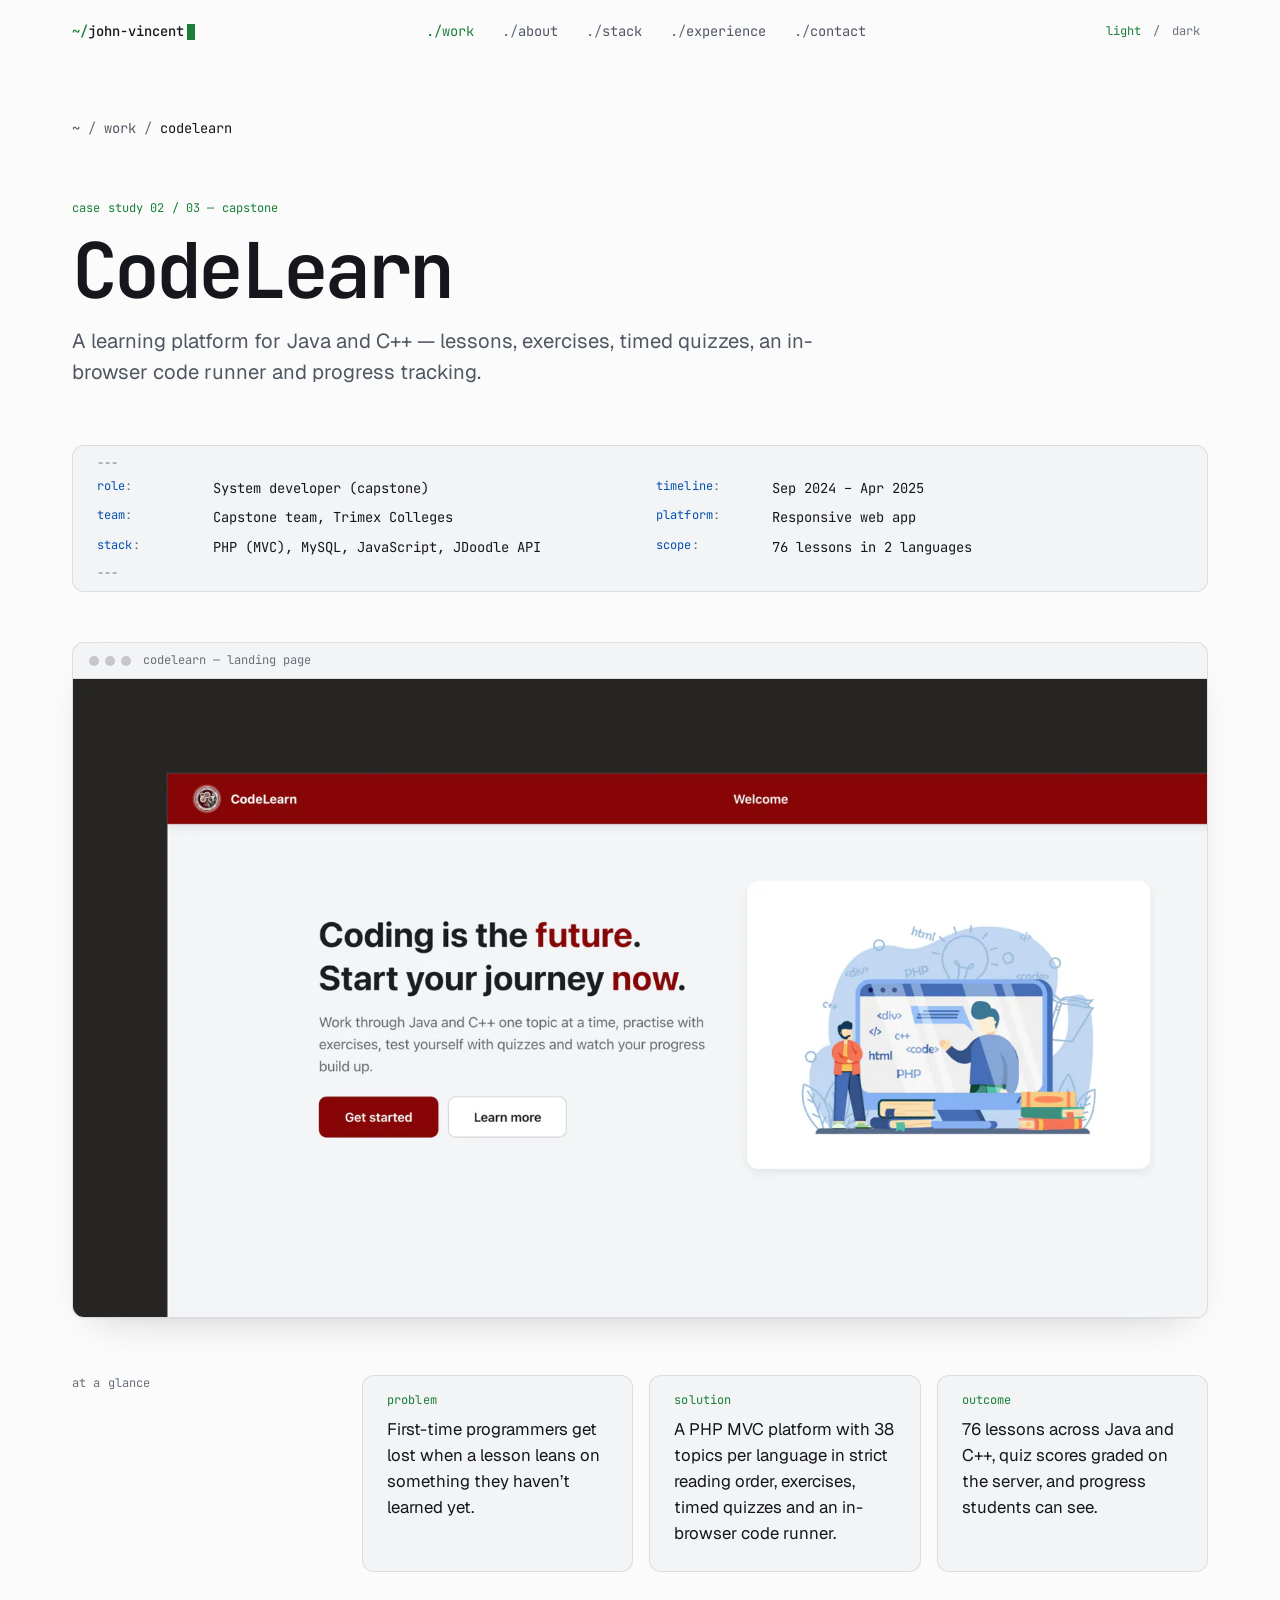
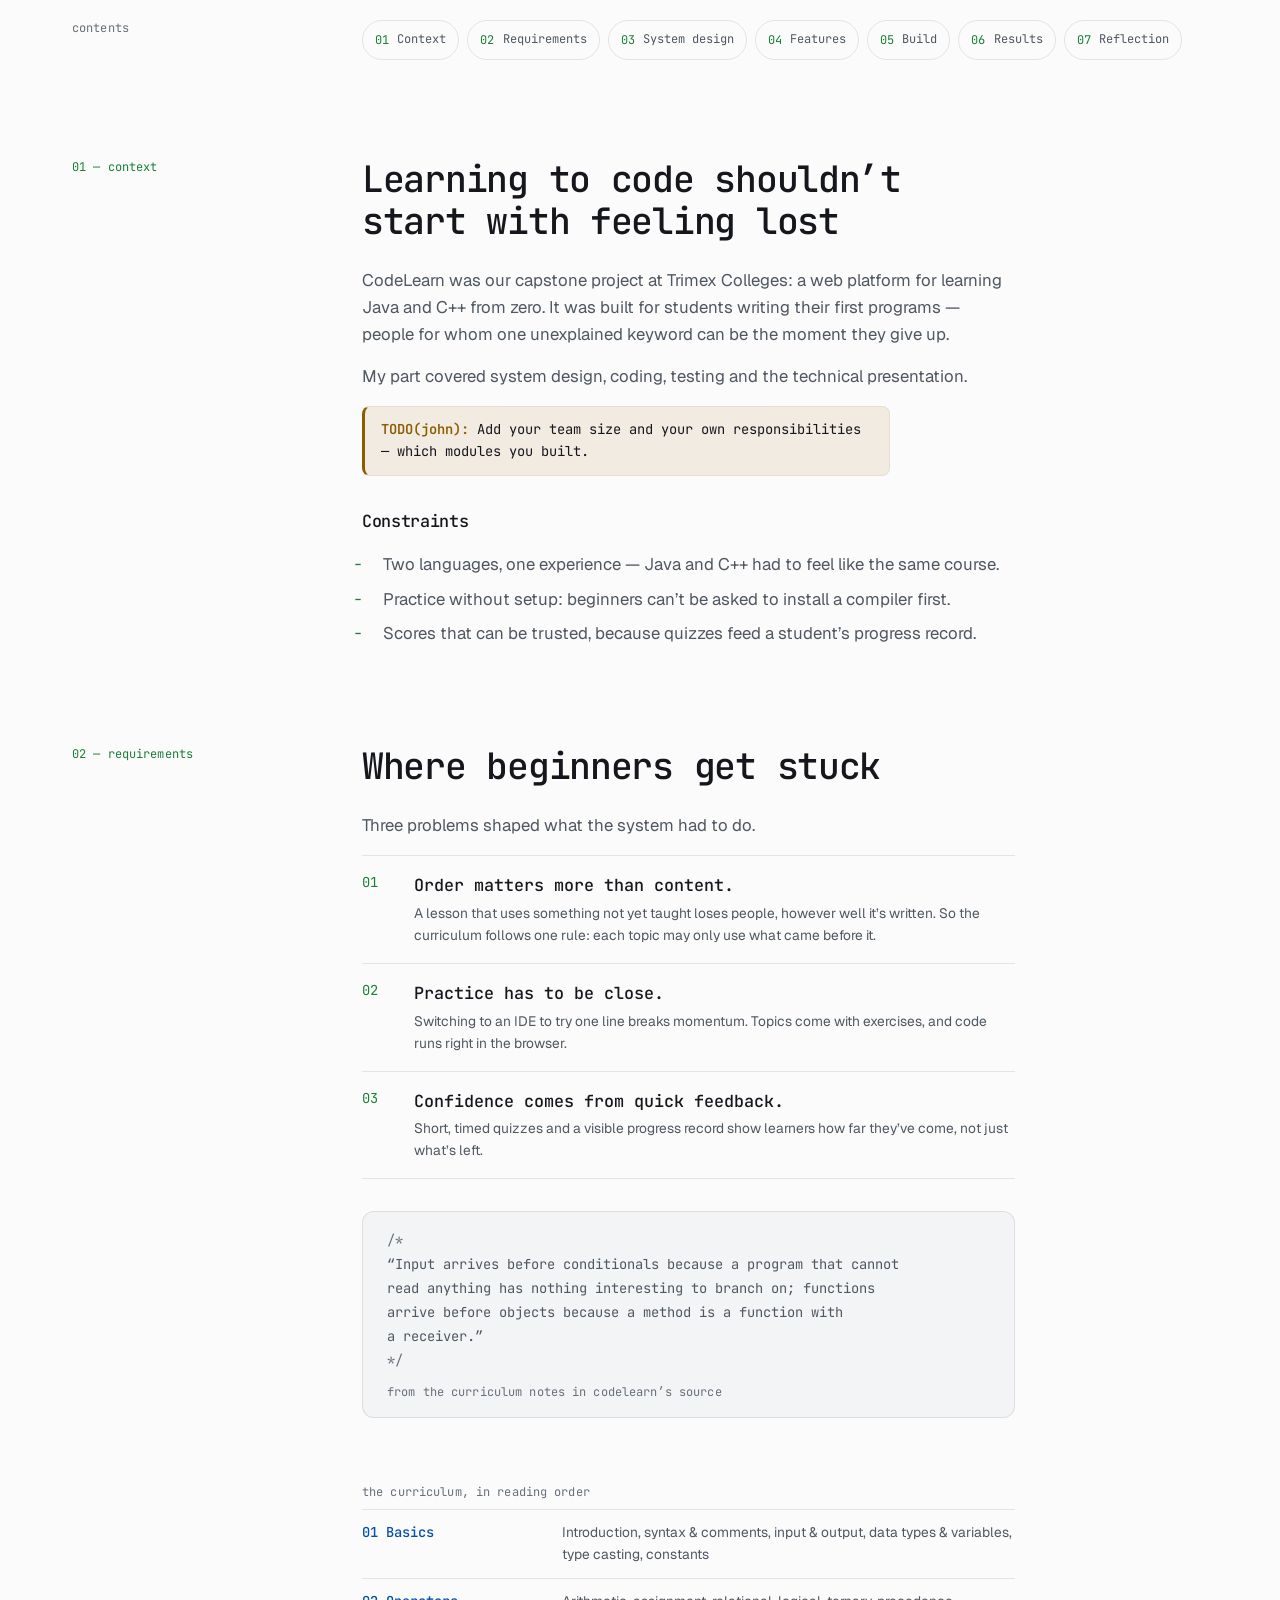
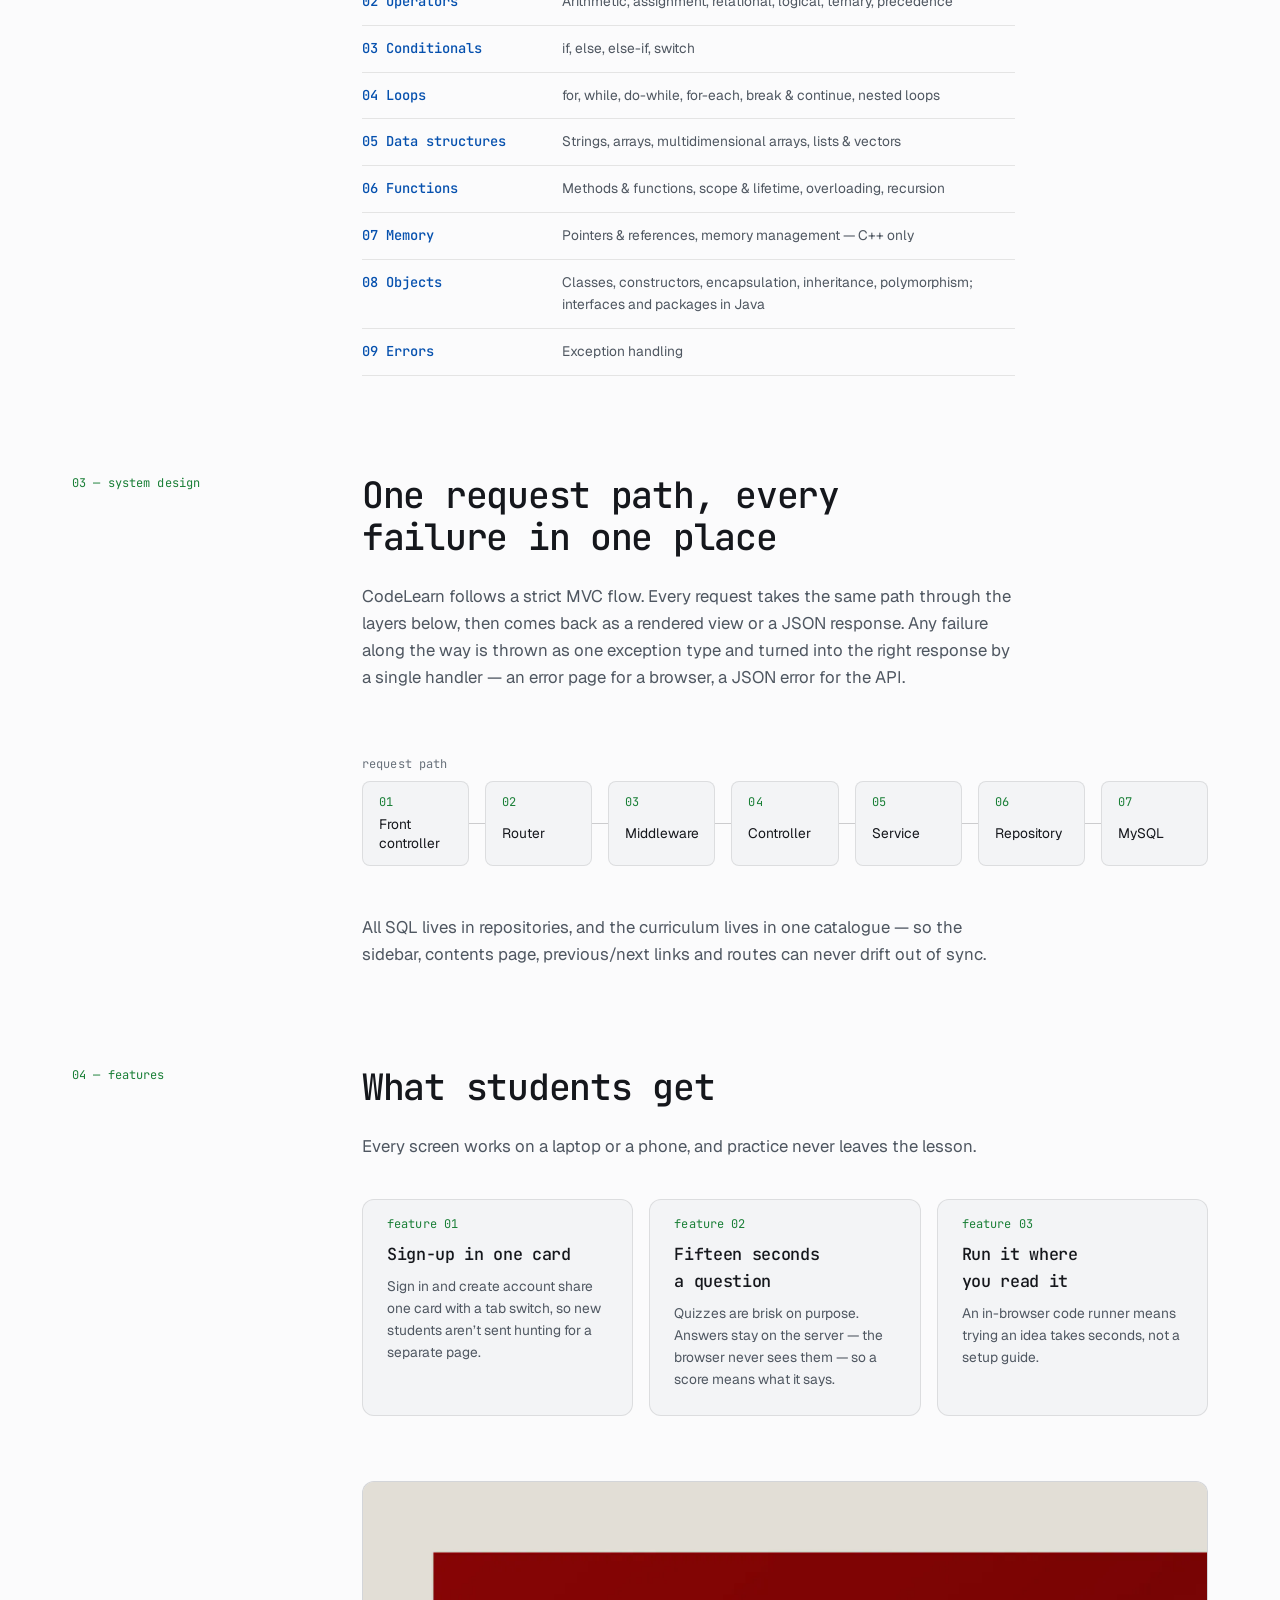
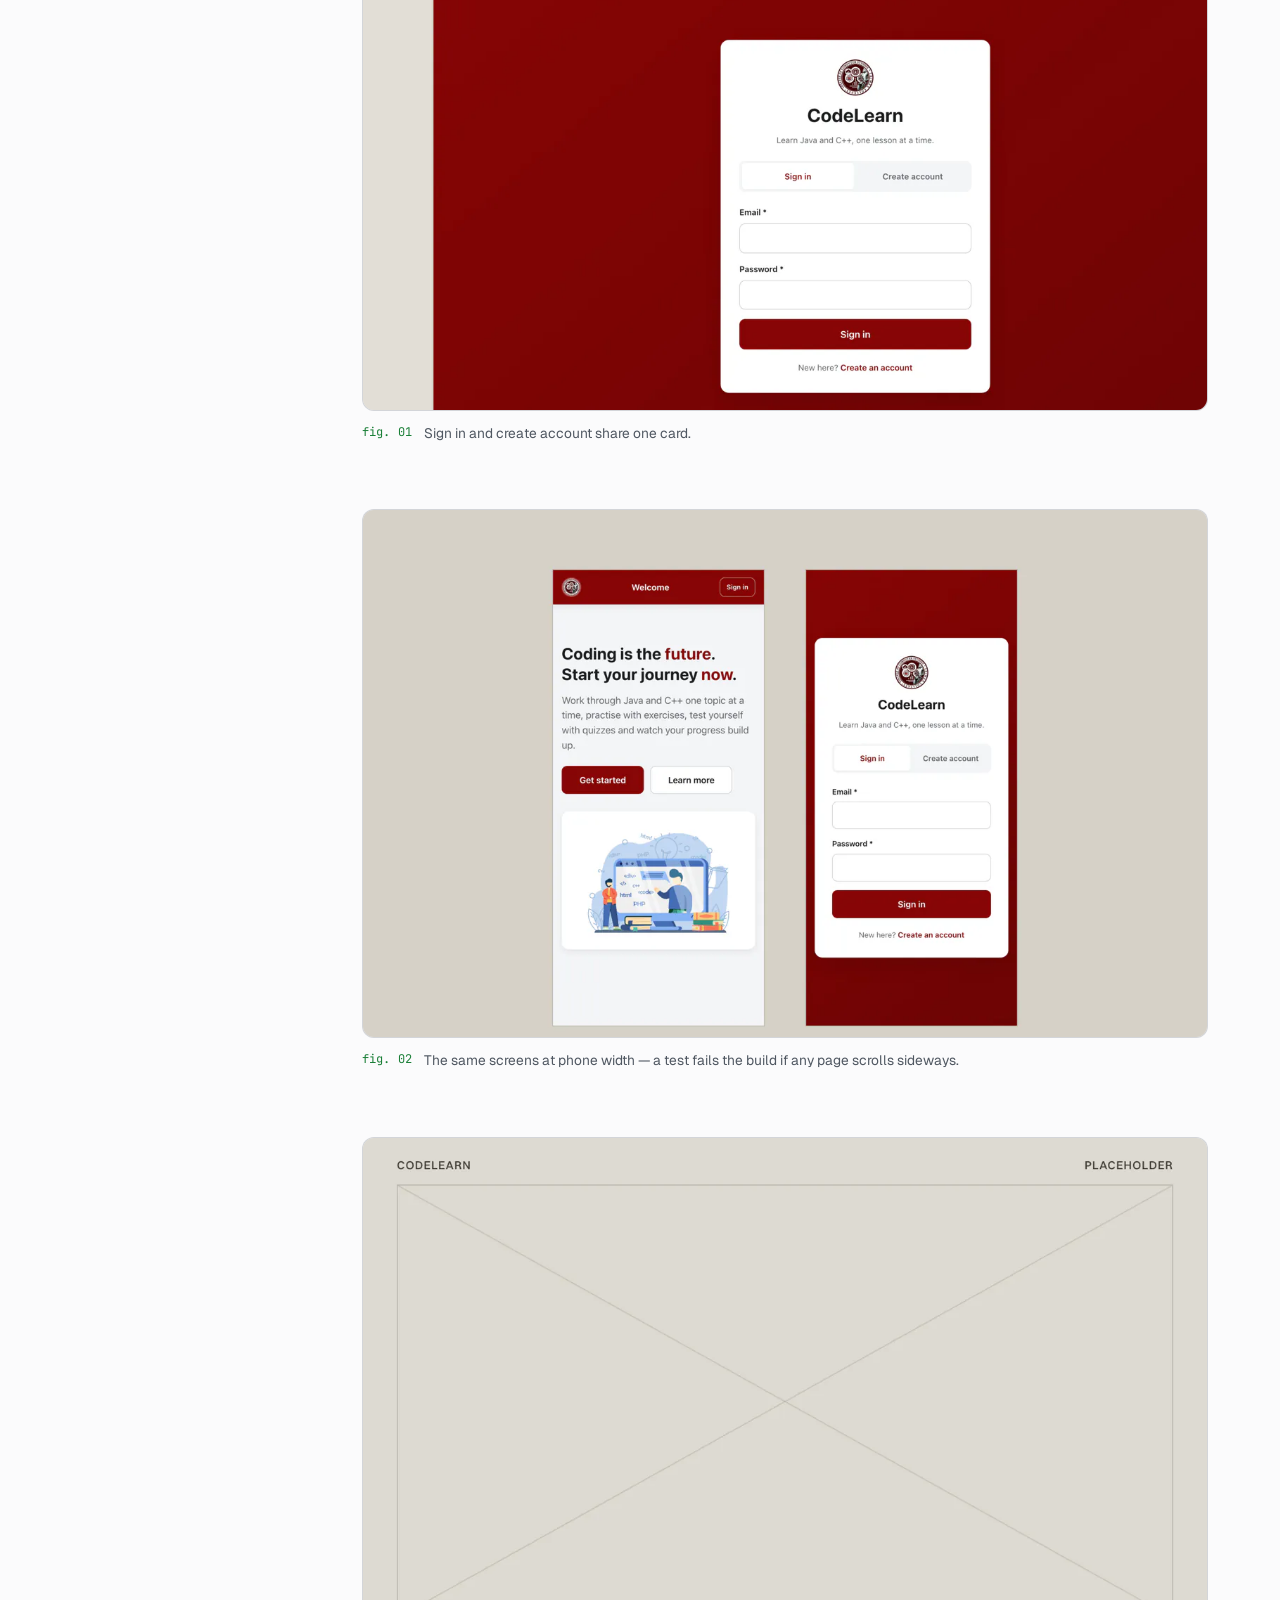
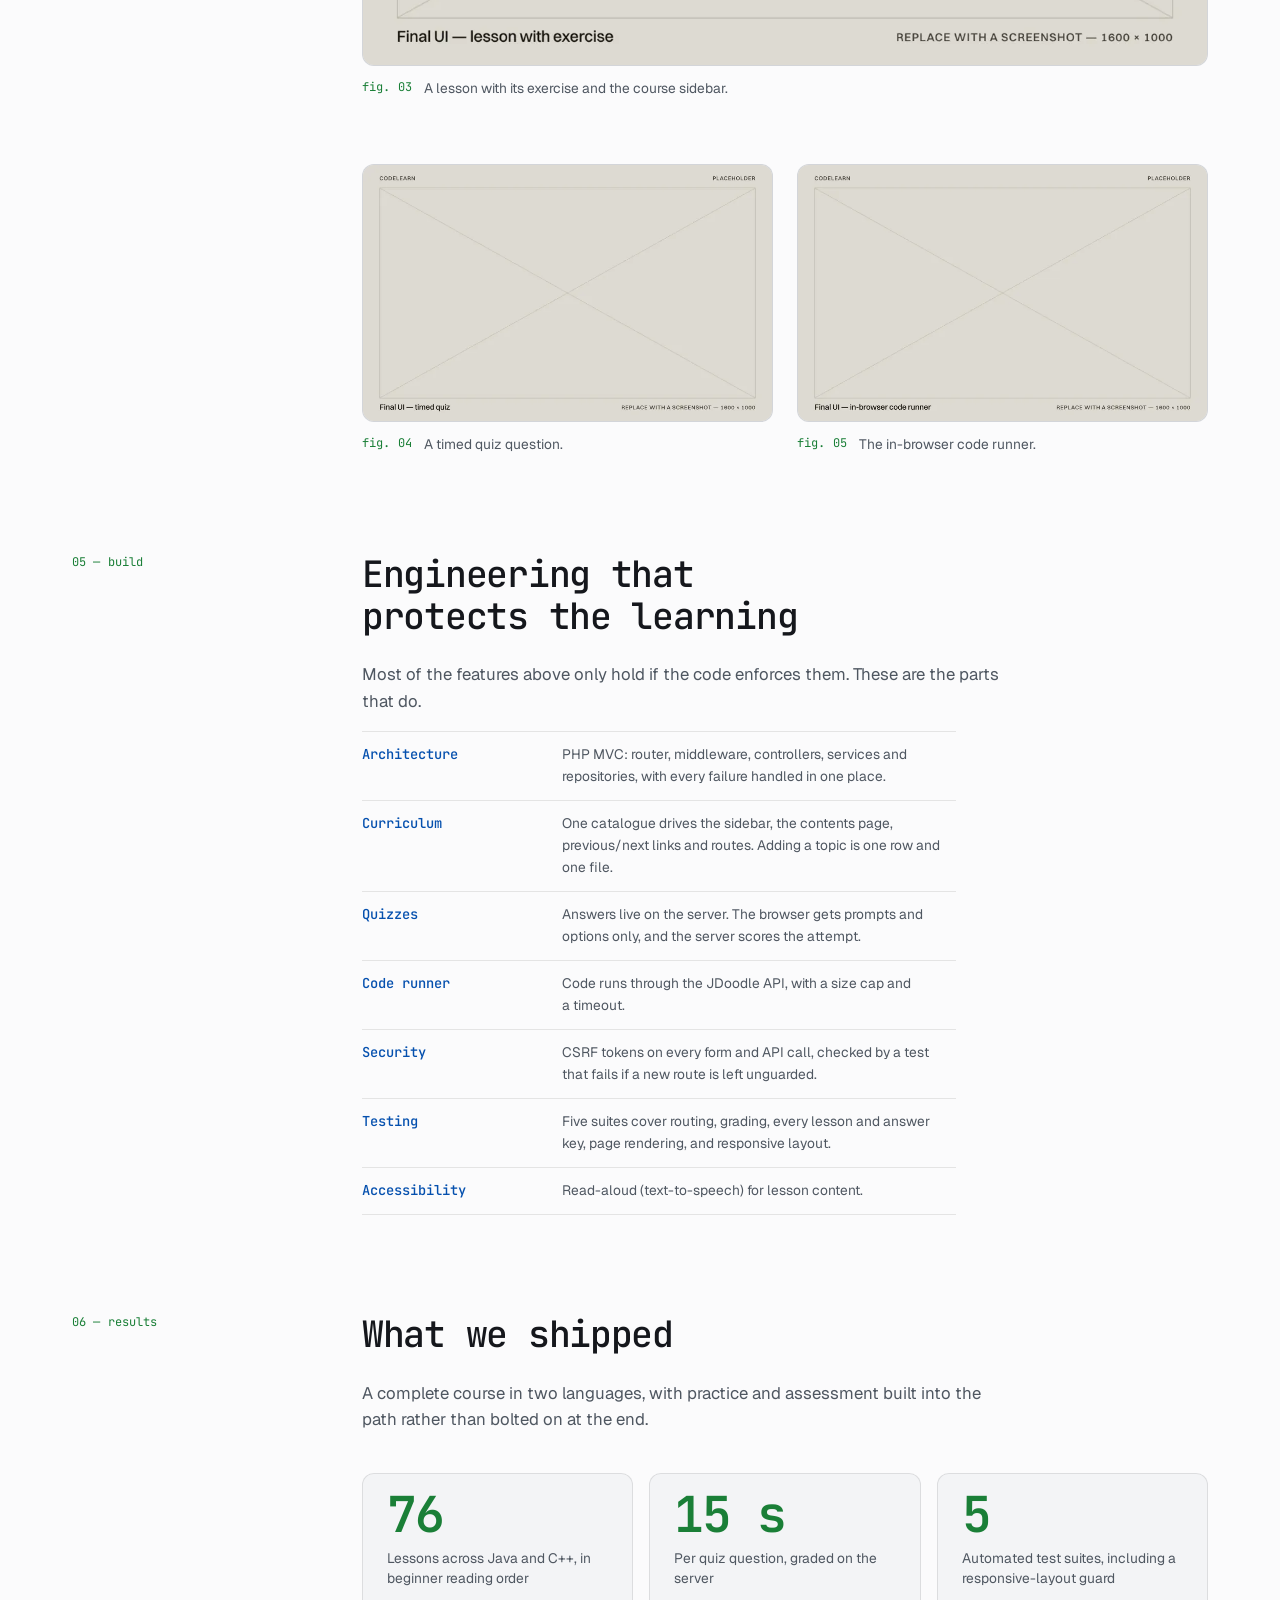
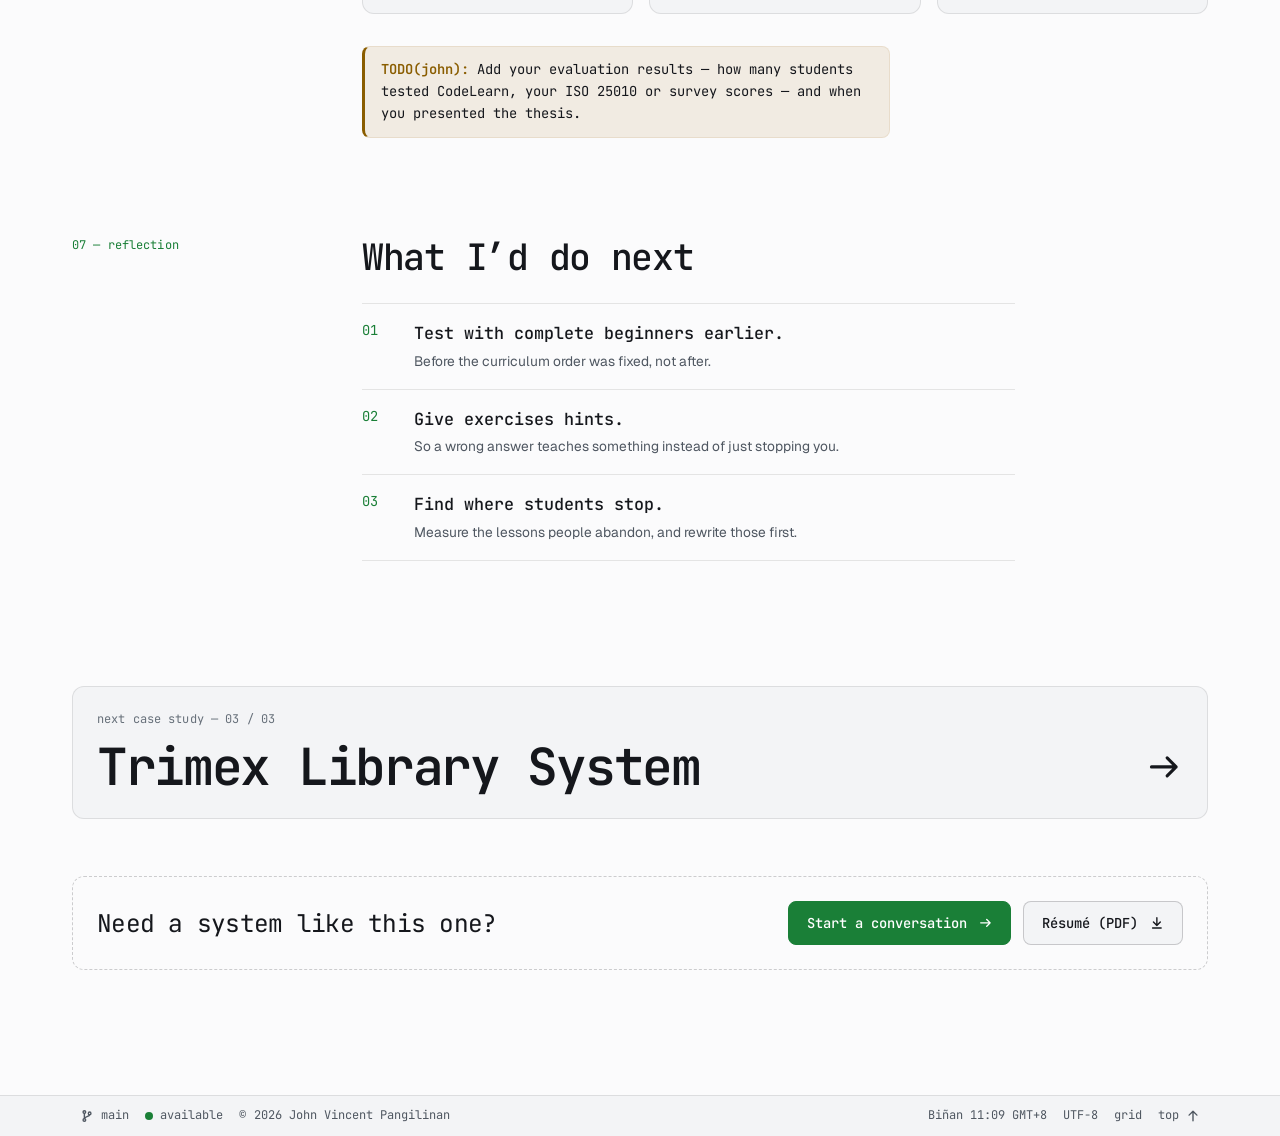
==== work/codelearn.html @ 8c1a853b "Add portfolio website files" ====
<!doctype html>
<html lang="en">
<head>
  <meta charset="utf-8">
  <meta name="viewport" content="width=device-width, initial-scale=1">
  <title>CodeLearn — Case study · John Vincent Pangilinan</title>
  <meta name="description" content="Case study: a PHP MVC learning platform for Java and C++, with 76 lessons, timed quizzes graded on the server, an in-browser code runner and progress tracking.">
  <link rel="canonical" href="https://portfolio-five-plum-34.vercel.app/work/codelearn.html">
  <meta property="og:type" content="article">
  <meta property="og:title" content="CodeLearn — Case study">
  <meta property="og:description" content="A PHP MVC learning platform for Java and C++.">
  <meta property="og:url" content="https://portfolio-five-plum-34.vercel.app/work/codelearn.html">
  <meta property="og:image" content="https://portfolio-five-plum-34.vercel.app/assets/img/work/codelearn/cover-1200.webp">
  <meta name="twitter:card" content="summary_large_image">
  <meta name="theme-color" content="#fbfbfc" media="(prefers-color-scheme: light)">
  <meta name="theme-color" content="#0b0d11" media="(prefers-color-scheme: dark)">
  <link rel="icon" href="../assets/favicon.svg" type="image/svg+xml">
  <link rel="apple-touch-icon" href="../assets/img/apple-touch-icon.png">
  <script>
    try {
      var t = localStorage.getItem('jvp-theme');
      if (t === 'light' || t === 'dark') document.documentElement.setAttribute('data-theme', t);
    } catch (e) {}
  </script>
  <link rel="preconnect" href="https://fonts.googleapis.com">
  <link rel="preconnect" href="https://fonts.gstatic.com" crossorigin>
  <link rel="stylesheet" href="https://fonts.googleapis.com/css2?family=Geist:wght@400;500;600&amp;family=JetBrains+Mono:wght@400;500;600&amp;display=swap">
  <link rel="stylesheet" href="../assets/css/main.css">
  <script src="../assets/js/main.js" defer></script>
</head>

<body id="top">
  <a class="skip-link" href="#main">Skip to content</a>

  <header class="site-header" data-header>
    <div class="wrap site-header__inner">
      <a class="brand" href="../index.html"><span class="brand__prompt" aria-hidden="true">~/</span>john-vincent<span class="visually-hidden"> Pangilinan — home</span><span class="brand__cursor" aria-hidden="true"></span></a>
      <nav class="site-nav" aria-label="Primary">
        <ul class="site-nav__list" role="list">
          <li><a class="is-current" href="../index.html#work"><span aria-hidden="true">./</span>work</a></li>
          <li><a href="../index.html#about"><span aria-hidden="true">./</span>about</a></li>
          <li><a href="../index.html#stack"><span aria-hidden="true">./</span>stack</a></li>
          <li><a href="../index.html#experience"><span aria-hidden="true">./</span>experience</a></li>
          <li><a href="../index.html#contact"><span aria-hidden="true">./</span>contact</a></li>
        </ul>
      </nav>
      <div class="header-tools">
        <div class="theme-switch" role="group" aria-label="Colour theme">
          <button type="button" data-theme-set="light" aria-pressed="false">light</button>
          <span aria-hidden="true">/</span>
          <button type="button" data-theme-set="dark" aria-pressed="false">dark</button>
        </div>
        <button class="menu-toggle" type="button" aria-expanded="false" aria-controls="mobile-menu" data-menu-toggle>
          <span class="menu-toggle__open">menu</span><span class="menu-toggle__close">close</span>
        </button>
      </div>
    </div>
  </header>

  <div class="mobile-menu" id="mobile-menu">
    <nav aria-label="Primary">
      <ol class="mobile-menu__list" role="list">
        <li style="--i: 0"><a href="../index.html#work"><span>01</span><span class="dot-slash" aria-hidden="true">./</span>work</a></li>
        <li style="--i: 1"><a href="../index.html#about"><span>02</span><span class="dot-slash" aria-hidden="true">./</span>about</a></li>
        <li style="--i: 2"><a href="../index.html#stack"><span>03</span><span class="dot-slash" aria-hidden="true">./</span>stack</a></li>
        <li style="--i: 3"><a href="../index.html#experience"><span>04</span><span class="dot-slash" aria-hidden="true">./</span>experience</a></li>
        <li style="--i: 4"><a href="../index.html#contact"><span>05</span><span class="dot-slash" aria-hidden="true">./</span>contact</a></li>
      </ol>
    </nav>
    <div class="mobile-menu__foot">
      <div class="theme-switch" role="group" aria-label="Colour theme">
        <button type="button" data-theme-set="light" aria-pressed="false">light</button>
        <span aria-hidden="true">/</span>
        <button type="button" data-theme-set="dark" aria-pressed="false">dark</button>
      </div>
      <div class="mobile-menu__links">
        <a href="mailto:johnvincentppangilinan@gmail.com">email</a>
        <a href="../assets/files/john-vincent-pangilinan-cv.pdf" download="John-Vincent-Pangilinan-CV.pdf">résumé.pdf</a>
        <a href="https://github.com/Vincentius8" target="_blank" rel="noopener">github<span class="visually-hidden"> (opens in a new tab)</span></a>
      </div>
    </div>
  </div>

  <main id="main">
    <article aria-labelledby="case-title">

      <header class="wrap">
        <div class="case-hero grid">
          <nav class="breadcrumb" aria-label="Breadcrumb">
            <ol role="list">
              <li><a href="../index.html"><span aria-hidden="true">~</span><span class="visually-hidden">Home</span></a></li>
              <li><a href="../index.html#work">work</a></li>
              <li><span aria-current="page">codelearn</span></li>
            </ol>
          </nav>
          <p class="case-hero__label label" data-intro style="--i: 0">Case study 02 / 03 — Capstone</p>
          <h1 class="case-hero__title" id="case-title" data-intro style="--i: 1">CodeLearn</h1>
          <p class="case-hero__deck lead" data-intro style="--i: 2">A learning platform for Java and C++ — lessons, exercises, timed quizzes, an in-browser code runner and progress tracking.</p>
          <dl class="frontmatter" data-intro style="--i: 3">
            <div><dt class="label">Role</dt><dd>System developer (capstone)</dd></div>
            <div><dt class="label">Timeline</dt><dd>Sep 2024 – Apr 2025</dd></div>
            <div><dt class="label">Team</dt><dd>Capstone team, Trimex Colleges</dd></div>
            <div><dt class="label">Platform</dt><dd>Responsive web app</dd></div>
            <div><dt class="label">Stack</dt><dd>PHP (MVC), MySQL, JavaScript, JDoodle API</dd></div>
            <div><dt class="label">Scope</dt><dd>76 lessons in 2 languages</dd></div>
          </dl>
        </div>
      </header>

      <figure class="case-cover wrap" data-intro style="--i: 4">
        <div class="window">
          <div class="window__bar" aria-hidden="true"><span class="window__dots"><i></i><i></i><i></i></span><span class="window__title">codelearn — landing page</span></div>
          <div class="case-cover__frame">
          <img src="../assets/img/work/codelearn/cover-1600.webp"
               srcset="../assets/img/work/codelearn/cover-800.webp 800w, ../assets/img/work/codelearn/cover-1200.webp 1200w, ../assets/img/work/codelearn/cover-1600.webp 1600w, ../assets/img/work/codelearn/cover-2400.webp 2400w"
               sizes="(min-width: 105em) 1570px, 94vw"
               width="1600" height="1000" fetchpriority="high" decoding="async"
               alt="CodeLearn landing page: the headline “Coding is the future. Start your journey now.” with Get started and Learn more buttons beside an illustration of two people at a large screen.">
        </div>
        </div>
      </figure>

      <div class="wrap">
        <section class="glance grid" aria-labelledby="glance-title" data-reveal>
          <h2 class="rail label" id="glance-title">At a glance</h2>
          <dl class="glance__items content">
            <div>
              <dt class="label">Problem</dt>
              <dd>First-time programmers get lost when a lesson leans on something they haven’t learned yet.</dd>
            </div>
            <div>
              <dt class="label">Solution</dt>
              <dd>A PHP MVC platform with 38 topics per language in strict reading order, exercises, timed quizzes and an in-browser code runner.</dd>
            </div>
            <div>
              <dt class="label">Outcome</dt>
              <dd>76 lessons across Java and C++, quiz scores graded on the server, and progress students can see.</dd>
            </div>
          </dl>
        </section>

        <nav class="toc grid" aria-label="Contents" data-reveal>
          <p class="rail label">Contents</p>
          <ol class="content" role="list">
            <li><a href="#context"><span class="label">01</span>Context</a></li>
            <li><a href="#requirements"><span class="label">02</span>Requirements</a></li>
            <li><a href="#system-design"><span class="label">03</span>System design</a></li>
            <li><a href="#features"><span class="label">04</span>Features</a></li>
            <li><a href="#build"><span class="label">05</span>Build</a></li>
            <li><a href="#results"><span class="label">06</span>Results</a></li>
            <li><a href="#reflection"><span class="label">07</span>Reflection</a></li>
          </ol>
        </nav>
      </div>

      <section class="case-section" id="context" aria-labelledby="context-title">
        <div class="wrap case-section__grid grid">
          <p class="case-section__rail rail label">01 — Context</p>
          <div class="case-body content content--narrow" data-reveal>
            <h2 id="context-title">Learning to code shouldn’t start with feeling lost</h2>
            <p>CodeLearn was our capstone project at Trimex Colleges: a web platform for learning Java and C++ from zero. It was built for students writing their first programs — people for whom one unexplained keyword can be the moment they give up.</p>
            <p>My part covered system design, coding, testing and the technical presentation.</p>
            <p class="todo"><span class="todo__tag">TODO(john):</span>Add your team size and your own responsibilities — which modules you built.</p>
            <h3>Constraints</h3>
            <ul>
              <li>Two languages, one experience — Java and C++ had to feel like the same course.</li>
              <li>Practice without setup: beginners can’t be asked to install a compiler first.</li>
              <li>Scores that can be trusted, because quizzes feed a student’s progress record.</li>
            </ul>
          </div>
        </div>
      </section>

      <section class="case-section" id="requirements" aria-labelledby="requirements-title">
        <div class="wrap case-section__grid grid">
          <p class="case-section__rail rail label">02 — Requirements</p>
          <div class="case-body content content--narrow" data-reveal>
            <h2 id="requirements-title">Where beginners get stuck</h2>
            <p>Three problems shaped what the system had to do.</p>
            <ol class="insights" role="list">
              <li><p><strong>Order matters more than content.</strong><span>A lesson that uses something not yet taught loses people, however well it’s written. So the curriculum follows one rule: each topic may only use what came before it.</span></p></li>
              <li><p><strong>Practice has to be close.</strong><span>Switching to an IDE to try one line breaks momentum. Topics come with exercises, and code runs right in the browser.</span></p></li>
              <li><p><strong>Confidence comes from quick feedback.</strong><span>Short, timed quizzes and a visible progress record show learners how far they’ve come, not just what’s left.</span></p></li>
            </ol>
            <figure class="case-quote">
              <blockquote><p>“Input arrives before conditionals because a program that cannot read anything has nothing interesting to branch on; functions arrive before objects because a method is a function with a receiver.”</p></blockquote>
              <figcaption class="label">From the curriculum notes in CodeLearn’s source</figcaption>
            </figure>
          </div>
          <div class="case-diagram content content--narrow" data-reveal>
            <p class="flow__actor label">The curriculum, in reading order</p>
            <ol class="stack" role="list">
              <li><strong>01 Basics</strong><span>Introduction, syntax &amp; comments, input &amp; output, data types &amp; variables, type casting, constants</span></li>
              <li><strong>02 Operators</strong><span>Arithmetic, assignment, relational, logical, ternary, precedence</span></li>
              <li><strong>03 Conditionals</strong><span>if, else, else-if, switch</span></li>
              <li><strong>04 Loops</strong><span>for, while, do-while, for-each, break &amp; continue, nested loops</span></li>
              <li><strong>05 Data structures</strong><span>Strings, arrays, multidimensional arrays, lists &amp; vectors</span></li>
              <li><strong>06 Functions</strong><span>Methods &amp; functions, scope &amp; lifetime, overloading, recursion</span></li>
              <li><strong>07 Memory</strong><span>Pointers &amp; references, memory management — C++ only</span></li>
              <li><strong>08 Objects</strong><span>Classes, constructors, encapsulation, inheritance, polymorphism; interfaces and packages in Java</span></li>
              <li><strong>09 Errors</strong><span>Exception handling</span></li>
            </ol>
          </div>
        </div>
      </section>

      <section class="case-section" id="system-design" aria-labelledby="system-design-title">
        <div class="wrap case-section__grid grid">
          <p class="case-section__rail rail label">03 — System design</p>
          <div class="case-body content content--narrow" data-reveal>
            <h2 id="system-design-title">One request path, every failure in one place</h2>
            <p>CodeLearn follows a strict MVC flow. Every request takes the same path through the layers below, then comes back as a rendered view or a JSON response. Any failure along the way is thrown as one exception type and turned into the right response by a single handler — an error page for a browser, a JSON error for the API.</p>
          </div>
          <div class="case-diagram content" data-reveal>
            <div class="flow-group">
              <p class="flow__actor label">Request path</p>
              <ol class="flow" role="list" style="--steps: 7">
                <li><span class="label">01</span>Front controller</li>
                <li><span class="label">02</span>Router</li>
                <li><span class="label">03</span>Middleware</li>
                <li><span class="label">04</span>Controller</li>
                <li><span class="label">05</span>Service</li>
                <li><span class="label">06</span>Repository</li>
                <li><span class="label">07</span>MySQL</li>
              </ol>
            </div>
          </div>
          <div class="case-body content content--narrow" data-reveal>
            <p>All SQL lives in repositories, and the curriculum lives in one catalogue — so the sidebar, contents page, previous/next links and routes can never drift out of sync.</p>
          </div>
        </div>
      </section>

      <section class="case-section" id="features" aria-labelledby="features-title">
        <div class="wrap case-section__grid grid">
          <p class="case-section__rail rail label">04 — Features</p>
          <div class="case-body content content--narrow" data-reveal>
            <h2 id="features-title">What students get</h2>
            <p>Every screen works on a laptop or a phone, and practice never leaves the lesson.</p>
          </div>
          <div class="decisions content" data-reveal>
            <div class="decision">
              <p class="label">Feature 01</p>
              <h3>Sign-up in one card</h3>
              <p>Sign in and create account share one card with a tab switch, so new students aren’t sent hunting for a separate page.</p>
            </div>
            <div class="decision">
              <p class="label">Feature 02</p>
              <h3>Fifteen seconds a question</h3>
              <p>Quizzes are brisk on purpose. Answers stay on the server — the browser never sees them — so a score means what it says.</p>
            </div>
            <div class="decision">
              <p class="label">Feature 03</p>
              <h3>Run it where you read it</h3>
              <p>An in-browser code runner means trying an idea takes seconds, not a setup guide.</p>
            </div>
          </div>
          <figure class="figure content" data-reveal>
            <div class="figure__frame">
              <img src="../assets/img/work/codelearn/signin-1600.webp"
                   srcset="../assets/img/work/codelearn/signin-800.webp 800w, ../assets/img/work/codelearn/signin-1200.webp 1200w, ../assets/img/work/codelearn/signin-1600.webp 1600w, ../assets/img/work/codelearn/signin-2400.webp 2400w"
                   sizes="(min-width: 105em) 1180px, (min-width: 48em) 72vw, 92vw"
                   width="1600" height="1000" loading="lazy" decoding="async"
                   alt="CodeLearn sign-in screen: a white card on a deep red background with the college seal, the line “Learn Java and C++, one lesson at a time.”, Sign in and Create account tabs, and email and password fields.">
            </div>
            <figcaption><span class="label">Fig. 01</span>Sign in and create account share one card.</figcaption>
          </figure>
          <figure class="figure content" data-reveal>
            <div class="figure__frame">
              <img src="../assets/img/work/codelearn/mobile-1600.webp"
                   srcset="../assets/img/work/codelearn/mobile-800.webp 800w, ../assets/img/work/codelearn/mobile-1200.webp 1200w, ../assets/img/work/codelearn/mobile-1600.webp 1600w, ../assets/img/work/codelearn/mobile-2400.webp 2400w"
                   sizes="(min-width: 105em) 1180px, (min-width: 48em) 72vw, 92vw"
                   width="1600" height="1000" loading="lazy" decoding="async"
                   alt="CodeLearn on a phone: the landing page and the sign-in screen side by side, each reflowed into a single column.">
            </div>
            <figcaption><span class="label">Fig. 02</span>The same screens at phone width — a test fails the build if any page scrolls sideways.</figcaption>
          </figure>
          <figure class="figure content" data-reveal>
            <div class="figure__frame">
              <img src="../assets/img/work/codelearn/lesson-1200.webp"
                   srcset="../assets/img/work/codelearn/lesson-800.webp 800w, ../assets/img/work/codelearn/lesson-1200.webp 1200w, ../assets/img/work/codelearn/lesson-1600.webp 1600w"
                   sizes="(min-width: 105em) 1180px, (min-width: 48em) 72vw, 92vw"
                   width="1600" height="1000" loading="lazy" decoding="async"
                   alt="A lesson page with its exercise and the course sidebar (placeholder).">
            </div>
            <figcaption><span class="label">Fig. 03</span>A lesson with its exercise and the course sidebar.</figcaption>
          </figure>
          <div class="figure-pair figures content" data-reveal>
            <figure class="figure">
              <div class="figure__frame">
                <img src="../assets/img/work/codelearn/quiz-1200.webp"
                     srcset="../assets/img/work/codelearn/quiz-800.webp 800w, ../assets/img/work/codelearn/quiz-1200.webp 1200w, ../assets/img/work/codelearn/quiz-1600.webp 1600w"
                     sizes="(min-width: 105em) 580px, (min-width: 48em) 36vw, 92vw"
                     width="1600" height="1000" loading="lazy" decoding="async"
                     alt="A timed quiz question with its countdown (placeholder).">
              </div>
              <figcaption><span class="label">Fig. 04</span>A timed quiz question.</figcaption>
            </figure>
            <figure class="figure">
              <div class="figure__frame">
                <img src="../assets/img/work/codelearn/runner-1200.webp"
                     srcset="../assets/img/work/codelearn/runner-800.webp 800w, ../assets/img/work/codelearn/runner-1200.webp 1200w, ../assets/img/work/codelearn/runner-1600.webp 1600w"
                     sizes="(min-width: 105em) 580px, (min-width: 48em) 36vw, 92vw"
                     width="1600" height="1000" loading="lazy" decoding="async"
                     alt="The in-browser code runner with code and its output (placeholder).">
              </div>
              <figcaption><span class="label">Fig. 05</span>The in-browser code runner.</figcaption>
            </figure>
          </div>
        </div>
      </section>

      <section class="case-section" id="build" aria-labelledby="build-title">
        <div class="wrap case-section__grid grid">
          <p class="case-section__rail rail label">05 — Build</p>
          <div class="case-body content content--narrow" data-reveal>
            <h2 id="build-title">Engineering that protects the learning</h2>
            <p>Most of the features above only hold if the code enforces them. These are the parts that do.</p>
            <ul class="stack" role="list">
              <li><strong>Architecture</strong><span>PHP MVC: router, middleware, controllers, services and repositories, with every failure handled in one place.</span></li>
              <li><strong>Curriculum</strong><span>One catalogue drives the sidebar, the contents page, previous/next links and routes. Adding a topic is one row and one file.</span></li>
              <li><strong>Quizzes</strong><span>Answers live on the server. The browser gets prompts and options only, and the server scores the attempt.</span></li>
              <li><strong>Code runner</strong><span>Code runs through the JDoodle API, with a size cap and a timeout.</span></li>
              <li><strong>Security</strong><span>CSRF tokens on every form and API call, checked by a test that fails if a new route is left unguarded.</span></li>
              <li><strong>Testing</strong><span>Five suites cover routing, grading, every lesson and answer key, page rendering, and responsive layout.</span></li>
              <li><strong>Accessibility</strong><span>Read-aloud (text-to-speech) for lesson content.</span></li>
            </ul>
          </div>
        </div>
      </section>

      <section class="case-section" id="results" aria-labelledby="results-title">
        <div class="wrap case-section__grid grid">
          <p class="case-section__rail rail label">06 — Results</p>
          <div class="case-body content content--narrow" data-reveal>
            <h2 id="results-title">What we shipped</h2>
            <p>A complete course in two languages, with practice and assessment built into the path rather than bolted on at the end.</p>
          </div>
          <dl class="metrics content" data-reveal>
            <div class="metric"><dt>Lessons across Java and C++, in beginner reading order</dt><dd>76</dd></div>
            <div class="metric"><dt>Per quiz question, graded on the server</dt><dd>15 s</dd></div>
            <div class="metric"><dt>Automated test suites, including a responsive-layout guard</dt><dd>5</dd></div>
          </dl>
          <div class="case-body content content--narrow" data-reveal>
            <p class="todo"><span class="todo__tag">TODO(john):</span>Add your evaluation results — how many students tested CodeLearn, your ISO 25010 or survey scores — and when you presented the thesis.</p>
          </div>
        </div>
      </section>

      <section class="case-section" id="reflection" aria-labelledby="reflection-title">
        <div class="wrap case-section__grid grid">
          <p class="case-section__rail rail label">07 — Reflection</p>
          <div class="case-body content content--narrow" data-reveal>
            <h2 id="reflection-title">What I’d do next</h2>
            <ol class="insights" role="list">
              <li><p><strong>Test with complete beginners earlier.</strong><span>Before the curriculum order was fixed, not after.</span></p></li>
              <li><p><strong>Give exercises hints.</strong><span>So a wrong answer teaches something instead of just stopping you.</span></p></li>
              <li><p><strong>Find where students stop.</strong><span>Measure the lessons people abandon, and rewrite those first.</span></p></li>
            </ol>
          </div>
        </div>
      </section>

      <nav class="case-next wrap" aria-label="Next case study">
        <a class="case-next__link" href="trimex-library.html">
          <span class="label">Next case study — 03 / 03</span>
          <span class="case-next__title">Trimex Library System
            <svg class="icon" viewBox="0 0 16 16" aria-hidden="true"><path d="M2 8h11M9 4l4 4-4 4"/></svg>
          </span>
        </a>
      </nav>
    </article>

    <section class="wrap" aria-label="Contact">
      <div class="cta-band grid">
        <p class="cta-band__text">Need a system like this one?</p>
        <div class="cta-band__actions">
          <a class="btn btn--solid" href="mailto:johnvincentppangilinan@gmail.com?subject=Project%20inquiry">Start a conversation
            <svg class="icon icon--right" viewBox="0 0 16 16" aria-hidden="true"><path d="M2 8h11M9 4l4 4-4 4"/></svg>
          </a>
          <a class="btn btn--line" href="../assets/files/john-vincent-pangilinan-cv.pdf" download="John-Vincent-Pangilinan-CV.pdf">Résumé (PDF)
            <svg class="icon icon--down" viewBox="0 0 16 16" aria-hidden="true"><path d="M8 2v9M4 7l4 4 4-4M3 14h10"/></svg>
          </a>
        </div>
      </div>
    </section>
  </main>

  <footer class="site-footer statusbar">
    <div class="wrap statusbar__inner">
      <div class="statusbar__group">
        <span class="sb-item"><svg class="icon" viewBox="0 0 16 16" aria-hidden="true"><circle cx="5" cy="3.5" r="1.5"/><circle cx="5" cy="12.5" r="1.5"/><circle cx="11" cy="5" r="1.5"/><path d="M5 5v6M11 6.5c0 2.5-6 2-6 4.5"/></svg>main</span>
        <span class="sb-item"><span class="pulse" aria-hidden="true"></span>available</span>
        <span class="sb-item">© <span data-year>2026</span> John Vincent Pangilinan</span>
      </div>
      <div class="statusbar__group">
        <span class="sb-item">Biñan <span data-clock data-tz="Asia/Manila" data-suffix="GMT+8">GMT+8</span></span>
        <span class="sb-item">UTF-8</span>
        <button class="sb-item grid-toggle" type="button" aria-pressed="false" data-grid-toggle>grid</button>
        <a class="sb-item" href="#top">top
          <svg class="icon" viewBox="0 0 16 16" aria-hidden="true"><path d="M8 13.5v-11M3.5 7L8 2.5 12.5 7"/></svg>
        </a>
      </div>
    </div>
  </footer>
</body>
</html>
---- assets/css/main.css ----
:root {
  
  --bg: #fbfbfc;
  --bg-2: #f3f4f6;
  --bg-3: #e9ebef;
  --fg: #15171c;
  --fg-2: #4f5761;
  --fg-3: #67707a;
  --line: rgb(21 23 28 / 0.1);
  --line-strong: rgb(21 23 28 / 0.2);
  --accent: #1a7f37;
  --accent-soft: rgb(26 127 55 / 0.1);
  --on-accent: #ffffff;
  --yellow: #8a5d00;
  --yellow-soft: rgb(154 103 0 / 0.1);
  --syn-key: #cf222e;
  --syn-str: #0a3069;
  --syn-fn: #8250df;
  --syn-prop: #0550ae;
  --syn-num: #0550ae;
  --syn-com: #5f6871;
  --dot: rgb(21 23 28 / 0.09);
  --shadow: 0 1px 0 rgb(21 23 28 / 0.03), 0 18px 40px -24px rgb(21 23 28 / 0.25);
  --grid-tint: rgb(26 127 55 / 0.07);
  --portrait-filter: grayscale(1) contrast(1.05);
  color-scheme: light;

  
  --font-sans: "Geist", ui-sans-serif, system-ui, -apple-system, "Segoe UI", sans-serif;
  --font-mono: "JetBrains Mono", ui-monospace, "SF Mono", Menlo, Consolas, monospace;

  
  --fs-xs: 0.75rem;
  --fs-sm: clamp(0.8125rem, 0.794rem + 0.081vw, 0.875rem);
  --fs-base: clamp(1rem, 0.982rem + 0.081vw, 1.0625rem);
  --fs-lg: clamp(1.125rem, 1.071rem + 0.242vw, 1.3125rem);
  --fs-xl: clamp(1.25rem, 1.141rem + 0.484vw, 1.625rem);
  --fs-2xl: clamp(1.625rem, 1.371rem + 1.129vw, 2.5rem);
  --fs-3xl: clamp(2.25rem, 1.597rem + 2.903vw, 4.5rem);

  
  --s-1: 0.25rem;
  --s-2: 0.5rem;
  --s-3: 0.75rem;
  --s-4: 1rem;
  --s-5: 1.5rem;
  --s-6: 2rem;
  --s-7: 3rem;
  --s-8: 4rem;
  --section-gap: clamp(4.5rem, 3rem + 6vw, 9rem);

  
  --r-sm: 4px;
  --r: 8px;
  --r-lg: 12px;

  
  --cols: 4;
  --gutter: 1rem;
  --margin: 1.25rem;
  --max: 76rem;
  --header-h: 3.5rem;

  
  --ease: cubic-bezier(0.2, 0.7, 0.1, 1);
  --dur-1: 150ms;
  --dur-2: 260ms;
  --dur-3: 800ms;
}

@media (prefers-color-scheme: dark) {
  :root:not([data-theme="light"]) {
    
    --bg: #0b0d11;
    --bg-2: #11141a;
    --bg-3: #181c23;
    --fg: #e6e8eb;
    --fg-2: #a7b0ba;
    --fg-3: #7f8994;
    --line: rgb(230 232 235 / 0.09);
    --line-strong: rgb(230 232 235 / 0.18);
    --accent: #3fb950;
    --accent-soft: rgb(63 185 80 / 0.13);
    --on-accent: #0b0d11;
    --yellow: #d29922;
    --yellow-soft: rgb(210 153 34 / 0.12);
    --syn-key: #ff7b72;
    --syn-str: #a5d6ff;
    --syn-fn: #d2a8ff;
    --syn-prop: #79c0ff;
    --syn-num: #79c0ff;
    --syn-com: #8b949e;
    --dot: rgb(230 232 235 / 0.07);
    --shadow: 0 1px 0 rgb(0 0 0 / 0.4), 0 24px 60px -30px rgb(0 0 0 / 0.8);
    --grid-tint: rgb(63 185 80 / 0.08);
    --portrait-filter: grayscale(1) contrast(1.05) brightness(0.88);
    color-scheme: dark;
  }
}

:root[data-theme="dark"] {
  --bg: #0b0d11;
  --bg-2: #11141a;
  --bg-3: #181c23;
  --fg: #e6e8eb;
  --fg-2: #a7b0ba;
  --fg-3: #7f8994;
  --line: rgb(230 232 235 / 0.09);
  --line-strong: rgb(230 232 235 / 0.18);
  --accent: #3fb950;
  --accent-soft: rgb(63 185 80 / 0.13);
  --on-accent: #0b0d11;
  --yellow: #d29922;
  --yellow-soft: rgb(210 153 34 / 0.12);
  --syn-key: #ff7b72;
  --syn-str: #a5d6ff;
  --syn-fn: #d2a8ff;
  --syn-prop: #79c0ff;
  --syn-num: #79c0ff;
  --syn-com: #8b949e;
  --dot: rgb(230 232 235 / 0.07);
  --shadow: 0 1px 0 rgb(0 0 0 / 0.4), 0 24px 60px -30px rgb(0 0 0 / 0.8);
  --grid-tint: rgb(63 185 80 / 0.08);
  --portrait-filter: grayscale(1) contrast(1.05) brightness(0.88);
  color-scheme: dark;
}

@media (min-width: 48em) {
  :root {
    --cols: 8;
    --gutter: 1.5rem;
    --margin: 2rem;
    --header-h: 4rem;
  }
}

@media (min-width: 64em) {
  :root {
    --cols: 12;
    --margin: 2.5rem;
  }
}



*,
*::before,
*::after {
  box-sizing: border-box;
}

* {
  margin: 0;
}

html {
  -webkit-text-size-adjust: 100%;
  text-size-adjust: 100%;
  scroll-padding-top: calc(var(--header-h) + var(--s-5));
}

@media (prefers-reduced-motion: no-preference) {
  html {
    scroll-behavior: smooth;
  }
}

body {
  min-height: 100vh;
  background: var(--bg);
  color: var(--fg);
  font-family: var(--font-sans);
  font-size: var(--fs-base);
  line-height: 1.6;
  font-kerning: normal;
  -webkit-font-smoothing: antialiased;
  -moz-osx-font-smoothing: grayscale;
  text-rendering: optimizeLegibility;
}

img,
svg,
picture {
  display: block;
  max-width: 100%;
}

img {
  height: auto;
}

a {
  color: inherit;
}

button {
  font: inherit;
  color: inherit;
  background: none;
  border: 0;
  padding: 0;
  cursor: pointer;
}

ul[role="list"],
ol[role="list"] {
  list-style: none;
  padding: 0;
}

h1,
h2,
h3,
h4 {
  font-family: var(--font-mono);
  font-weight: 500;
  letter-spacing: -0.02em;
  text-wrap: balance;
  font-variant-ligatures: none;
}

p,
li,
dd,
figcaption,
blockquote {
  text-wrap: pretty;
}

code,
pre,
kbd {
  font-family: var(--font-mono);
}

::selection {
  background: var(--accent);
  color: var(--on-accent);
}

:focus-visible {
  outline: 2px solid var(--accent);
  outline-offset: 3px;
}

.visually-hidden {
  position: absolute !important;
  width: 1px;
  height: 1px;
  overflow: hidden;
  clip: rect(0 0 0 0);
  clip-path: inset(50%);
  white-space: nowrap;
}

.skip-link {
  position: fixed;
  top: var(--s-3);
  left: var(--margin);
  z-index: 100;
  min-height: 2.75rem;
  display: inline-flex;
  align-items: center;
  padding: 0 var(--s-4);
  border-radius: var(--r);
  background: var(--accent);
  color: var(--on-accent);
  font-family: var(--font-mono);
  font-size: var(--fs-sm);
  font-weight: 500;
  text-decoration: none;
  transform: translateY(-200%);
  transition: transform var(--dur-2) var(--ease);
}

.skip-link:focus {
  transform: none;
}



.wrap {
  width: 100%;
  max-width: var(--max);
  margin-inline: auto;
  padding-inline: var(--margin);
}

.grid {
  display: grid;
  grid-template-columns: repeat(var(--cols), minmax(0, 1fr));
  column-gap: var(--gutter);
}


.grid > * {
  grid-column: 1 / -1;
}

.rail,
.content,
.full {
  grid-column: 1 / -1;
}

@media (min-width: 48em) {
  .rail {
    grid-column: 1 / 3;
  }

  .content {
    grid-column: 3 / -1;
  }
}

@media (min-width: 64em) {
  .rail {
    grid-column: 1 / 4;
  }

  .content {
    grid-column: 4 / -1;
  }

  .content--narrow {
    grid-column: 4 / 11;
  }
}

.section {
  padding-top: var(--section-gap);
}



.label {
  font-family: var(--font-mono);
  font-size: var(--fs-xs);
  line-height: 1.4;
  font-weight: 400;
  letter-spacing: 0.01em;
  text-transform: lowercase;
  color: var(--fg-3);
  font-variant-ligatures: none;
}

.mono {
  font-family: var(--font-mono);
}

.lead {
  font-size: var(--fs-lg);
  line-height: 1.55;
  color: var(--fg-2);
}

.muted {
  color: var(--fg-2);
}

.accent {
  color: var(--accent);
}

.link {
  text-decoration: underline;
  text-decoration-thickness: 1px;
  text-underline-offset: 0.22em;
  text-decoration-color: var(--line-strong);
  transition: color var(--dur-1), text-decoration-color var(--dur-1);
}

.link:hover {
  color: var(--accent);
  text-decoration-color: currentColor;
}

.icon {
  width: 1em;
  height: 1em;
  flex: none;
  fill: none;
  stroke: currentColor;
  stroke-width: 1.6;
  stroke-linecap: round;
  stroke-linejoin: round;
}


.btn {
  display: inline-flex;
  align-items: center;
  justify-content: center;
  gap: var(--s-3);
  min-height: 2.75rem;
  padding: 0 1.125rem;
  border: 1px solid var(--line-strong);
  border-radius: var(--r);
  background: var(--bg-2);
  color: var(--fg);
  font-family: var(--font-mono);
  font-size: var(--fs-sm);
  font-weight: 500;
  line-height: 1.2;
  text-decoration: none;
  font-variant-ligatures: none;
  transition:
    background-color var(--dur-2) var(--ease),
    border-color var(--dur-2) var(--ease),
    box-shadow var(--dur-2) var(--ease),
    color var(--dur-2) var(--ease);
}

.btn small {
  font-size: inherit;
  font-weight: 400;
  opacity: 0.72;
}

.btn .icon {
  transition: transform var(--dur-2) var(--ease);
}

.btn--primary,
.btn--solid {
  background: var(--accent);
  border-color: var(--accent);
  color: var(--on-accent);
}

.btn--primary:hover,
.btn--solid:hover,
.btn--primary:active,
.btn--solid:active {
  box-shadow: 0 0 0 4px var(--accent-soft);
}

.btn--ghost:hover,
.btn--line:hover,
.btn--ghost:active,
.btn--line:active {
  background: var(--bg-3);
  border-color: var(--fg-3);
}

.btn:hover .icon--right {
  transform: translateX(3px);
}

.btn:hover .icon--down {
  transform: translateY(2px);
}

.btn:hover .icon--out {
  transform: translate(2px, -2px);
}


.panel {
  border: 1px solid var(--line);
  border-radius: var(--r-lg);
  background: var(--bg-2);
}

.window {
  overflow: hidden;
  border: 1px solid var(--line);
  border-radius: var(--r-lg);
  background: var(--bg-2);
  box-shadow: var(--shadow);
}

.window__bar {
  display: flex;
  align-items: center;
  gap: var(--s-3);
  min-height: 2.25rem;
  padding: 0 var(--s-4);
  border-bottom: 1px solid var(--line);
  font-family: var(--font-mono);
  font-size: var(--fs-xs);
  color: var(--fg-3);
  font-variant-ligatures: none;
}

.window__dots {
  display: inline-flex;
  gap: 6px;
  flex: none;
}

.window__dots i {
  width: 10px;
  height: 10px;
  border-radius: 50%;
  background: var(--line-strong);
}

.window__title {
  overflow: hidden;
  text-overflow: ellipsis;
  white-space: nowrap;
}

.window__meta {
  margin-left: auto;
  flex: none;
}

.code__body {
  padding: var(--s-4) var(--s-5) var(--s-5);
  font-size: 0.8125rem;
  line-height: 1.75;
  white-space: pre-wrap;
  word-break: break-word;
  color: var(--fg);
  tab-size: 2;
}

.tk-k { color: var(--syn-key); }
.tk-s { color: var(--syn-str); }
.tk-f { color: var(--syn-fn); }
.tk-p { color: var(--syn-prop); }
.tk-n { color: var(--syn-num); }
.tk-c { color: var(--syn-com); }


.section-head {
  margin-bottom: clamp(2rem, 1.5rem + 2vw, 3.25rem);
}

.section-head__bar {
  display: flex;
  align-items: center;
  gap: var(--s-3);
  font-family: var(--font-mono);
  font-size: var(--fs-xs);
  color: var(--fg-3);
  font-variant-ligatures: none;
}

.section-head__index {
  color: var(--accent);
}

.section-head__rule {
  flex: 1;
  height: 1px;
  background: var(--line);
}

.section-head__meta {
  text-align: right;
}

.section-head__title {
  margin-top: var(--s-3);
  font-size: var(--fs-2xl);
  line-height: 1.12;
  letter-spacing: -0.035em;
}

.section-intro {
  max-width: 60ch;
  margin-bottom: clamp(2rem, 1.5rem + 2vw, 3rem);
}


.pulse {
  position: relative;
  display: inline-block;
  width: 8px;
  height: 8px;
  flex: none;
  border-radius: 50%;
  background: var(--accent);
}

.pulse::after {
  content: "";
  position: absolute;
  inset: -4px;
  border-radius: 50%;
  border: 2px solid var(--accent);
  opacity: 0;
}


.theme-switch {
  display: flex;
  align-items: center;
  gap: var(--s-1);
  font-family: var(--font-mono);
  font-size: var(--fs-xs);
  color: var(--fg-3);
}

.theme-switch button {
  min-height: 2.75rem;
  padding-inline: var(--s-2);
  border-radius: var(--r-sm);
  color: var(--fg-3);
  transition: color var(--dur-1), background-color var(--dur-1);
}

.theme-switch button:hover {
  color: var(--fg);
}

.theme-switch button[aria-pressed="true"] {
  color: var(--accent);
  cursor: default;
}


.kv {
  display: grid;
  gap: var(--s-2);
  font-family: var(--font-mono);
  font-size: var(--fs-sm);
  font-variant-ligatures: none;
}

.kv > div {
  display: grid;
  grid-template-columns: 7.5rem 1fr;
  gap: var(--s-3);
}

.kv dt {
  color: var(--syn-prop);
}

.kv dt::after {
  content: ":";
  color: var(--fg-3);
}

.kv dd {
  color: var(--fg-2);
}



.site-header {
  position: sticky;
  top: 0;
  z-index: 50;
  background: color-mix(in oklab, var(--bg) 86%, transparent);
  -webkit-backdrop-filter: saturate(1.4) blur(12px);
  backdrop-filter: saturate(1.4) blur(12px);
  border-bottom: 1px solid transparent;
  transition: border-color var(--dur-2);
}

.site-header.is-scrolled,
.menu-open .site-header {
  border-bottom-color: var(--line);
}

.menu-open .site-header {
  background: var(--bg);
}

.site-header__inner {
  height: var(--header-h);
  display: flex;
  align-items: center;
  justify-content: space-between;
  gap: var(--s-5);
}

.brand {
  display: inline-flex;
  align-items: center;
  min-height: 2.75rem;
  font-family: var(--font-mono);
  font-size: var(--fs-sm);
  font-weight: 500;
  text-decoration: none;
  white-space: nowrap;
  font-variant-ligatures: none;
}

.brand__prompt {
  color: var(--accent);
}

.brand__cursor {
  display: inline-block;
  width: 0.55em;
  height: 1.1em;
  margin-left: 3px;
  background: var(--accent);
}

.site-nav {
  display: none;
}

.site-nav__list {
  display: flex;
  gap: var(--s-1);
}

.site-nav a {
  display: inline-flex;
  align-items: center;
  min-height: 2.75rem;
  padding-inline: var(--s-3);
  border-radius: var(--r);
  font-family: var(--font-mono);
  font-size: var(--fs-sm);
  color: var(--fg-2);
  text-decoration: none;
  font-variant-ligatures: none;
  transition: color var(--dur-1), background-color var(--dur-1);
}

.site-nav a span {
  color: var(--fg-3);
  transition: color var(--dur-1);
}

.site-nav a:hover {
  color: var(--fg);
  background: var(--bg-2);
}

.site-nav a[aria-current],
.site-nav a.is-current {
  color: var(--accent);
}

.site-nav a[aria-current] span,
.site-nav a.is-current span {
  color: var(--accent);
}

.site-header .theme-switch {
  display: none;
}

.header-tools {
  display: flex;
  align-items: center;
  gap: var(--s-2);
}

.menu-toggle {
  min-height: 2.75rem;
  min-width: 2.75rem;
  margin-right: calc(var(--s-2) * -1);
  padding-inline: var(--s-3);
  border-radius: var(--r);
  font-family: var(--font-mono);
  font-size: var(--fs-sm);
  font-weight: 500;
}

.menu-toggle:hover {
  background: var(--bg-2);
}

.menu-toggle__close,
.menu-toggle[aria-expanded="true"] .menu-toggle__open {
  display: none;
}

.menu-toggle[aria-expanded="true"] .menu-toggle__close {
  display: inline;
}

@media (min-width: 64em) {
  .site-nav {
    display: block;
  }

  .site-header .theme-switch {
    display: flex;
  }

  .menu-toggle {
    display: none;
  }
}

.mobile-menu {
  position: fixed;
  inset: var(--header-h) 0 0;
  z-index: 40;
  display: flex;
  flex-direction: column;
  overflow-y: auto;
  overscroll-behavior: contain;
  padding: var(--s-5) var(--margin) var(--s-7);
  background: var(--bg);
  visibility: hidden;
  opacity: 0;
  transition:
    opacity var(--dur-2) var(--ease),
    visibility 0s linear var(--dur-2);
}

.mobile-menu.is-open {
  visibility: visible;
  opacity: 1;
  transition: opacity var(--dur-2) var(--ease), visibility 0s;
}

.mobile-menu__list li {
  border-bottom: 1px solid var(--line);
  opacity: 0;
  transform: translateY(0.5rem);
  transition:
    opacity var(--dur-2) var(--ease),
    transform var(--dur-3) var(--ease);
}

.mobile-menu.is-open .mobile-menu__list li {
  opacity: 1;
  transform: none;
  transition-delay: calc(var(--i, 0) * 40ms + 50ms);
}

.mobile-menu__list a {
  display: flex;
  align-items: baseline;
  gap: var(--s-4);
  padding-block: var(--s-4);
  font-family: var(--font-mono);
  font-size: clamp(1.75rem, 1.2rem + 3vw, 2.5rem);
  line-height: 1.1;
  letter-spacing: -0.03em;
  text-decoration: none;
  font-variant-ligatures: none;
}

.mobile-menu__list a span:first-child {
  width: 1.75rem;
  flex: none;
  font-size: var(--fs-xs);
  letter-spacing: 0;
  color: var(--accent);
}

.mobile-menu__list .dot-slash {
  color: var(--fg-3);
}

.mobile-menu__list a:active {
  color: var(--accent);
}

.mobile-menu__foot {
  margin-top: auto;
  padding-top: var(--s-7);
  display: grid;
  gap: var(--s-3);
  font-family: var(--font-mono);
  font-size: var(--fs-sm);
}

.mobile-menu__foot .theme-switch {
  margin-left: calc(var(--s-2) * -1);
  font-size: var(--fs-sm);
}

.mobile-menu__links {
  display: flex;
  flex-wrap: wrap;
  gap: 0 var(--s-5);
}

.mobile-menu__links a {
  display: inline-flex;
  align-items: center;
  min-height: 2.75rem;
  color: var(--fg-2);
  text-decoration: underline;
  text-decoration-thickness: 1px;
  text-underline-offset: 0.25em;
  text-decoration-color: var(--line-strong);
}

@media (min-width: 64em) {
  .mobile-menu {
    display: none;
  }
}

.menu-open {
  overflow: hidden;
}



.hero {
  position: relative;
  padding-block: clamp(2.5rem, 1rem + 6vw, 6.5rem) clamp(1rem, 0.5rem + 2vw, 2.5rem);
  isolation: isolate;
}


.hero::before {
  content: "";
  position: absolute;
  inset: 0;
  z-index: -1;
  background-image: radial-gradient(var(--dot) 1px, transparent 1.2px);
  background-size: 22px 22px;
  -webkit-mask-image: linear-gradient(to bottom, #000 30%, transparent 95%);
  mask-image: linear-gradient(to bottom, #000 30%, transparent 95%);
}

.hero__grid {
  display: grid;
  gap: clamp(2.5rem, 1.5rem + 3vw, 4rem);
  align-items: center;
}

.hero__status {
  display: inline-flex;
  align-items: center;
  gap: var(--s-3);
  padding: 0.375rem 0.875rem 0.375rem 0.75rem;
  border: 1px solid var(--line);
  border-radius: 999px;
  background: var(--bg-2);
  font-family: var(--font-mono);
  font-size: var(--fs-xs);
  color: var(--fg-2);
}

.hero__title {
  margin-top: var(--s-5);
  font-size: var(--fs-3xl);
  font-weight: 600;
  line-height: 1.02;
  letter-spacing: -0.045em;
}

.hero__role {
  margin-top: var(--s-3);
  font-family: var(--font-mono);
  font-size: var(--fs-xl);
  line-height: 1.3;
  color: var(--fg-2);
  letter-spacing: -0.02em;
  font-variant-ligatures: none;
}

.hero__role span {
  color: var(--accent);
}

.hero__lead {
  margin-top: var(--s-5);
  max-width: 52ch;
}

.hero__actions {
  display: flex;
  flex-wrap: wrap;
  gap: var(--s-3);
  margin-top: var(--s-6);
}

.hero__meta {
  margin-top: var(--s-6);
  padding-top: var(--s-5);
  border-top: 1px dashed var(--line-strong);
}


.term__body {
  padding: var(--s-4) var(--s-5) var(--s-5);
  font-family: var(--font-mono);
  font-size: 0.8125rem;
  line-height: 1.8;
  font-variant-ligatures: none;
}

.term__body p {
  white-space: pre-wrap;
  word-break: break-word;
}

.term__ps {
  color: var(--accent);
  user-select: none;
}

.term__out {
  color: var(--fg-2);
}

.term__dir {
  color: var(--syn-prop);
}

.term__ok {
  color: var(--accent);
}

.cursor {
  display: inline-block;
  width: 0.6em;
  height: 1.15em;
  vertical-align: -0.2em;
  background: var(--accent);
}

@media (min-width: 64em) {
  .hero__grid {
    grid-template-columns: minmax(0, 1.08fr) minmax(0, 0.92fr);
  }
}



.repo-grid {
  display: grid;
  gap: var(--s-5);
}

.repo {
  position: relative;
  display: flex;
  flex-direction: column;
  overflow: hidden;
  border: 1px solid var(--line);
  border-radius: var(--r-lg);
  background: var(--bg-2);
  transition:
    border-color var(--dur-2) var(--ease),
    transform var(--dur-2) var(--ease),
    box-shadow var(--dur-2) var(--ease);
}

.repo__media {
  aspect-ratio: 16 / 10;
  overflow: hidden;
  border-bottom: 1px solid var(--line);
  background: var(--bg-3);
}

.repo__media img {
  width: 100%;
  height: 100%;
  object-fit: cover;
  object-position: 0 0;
  transition: transform 1s var(--ease);
}

.repo__body {
  display: flex;
  flex: 1;
  flex-direction: column;
  gap: var(--s-3);
  padding: var(--s-5);
}

.repo__path {
  font-family: var(--font-mono);
  font-size: var(--fs-xs);
  color: var(--fg-3);
}

.repo__path span {
  color: var(--fg-2);
}

.repo__title {
  font-size: var(--fs-xl);
  line-height: 1.2;
  letter-spacing: -0.03em;
}

.repo__link {
  text-decoration: none;
}


.repo__link::after {
  content: "";
  position: absolute;
  inset: 0;
  z-index: 1;
  border-radius: inherit;
}

.repo__link:focus-visible {
  outline: none;
}

.repo__link:focus-visible::after {
  outline: 2px solid var(--accent);
  outline-offset: 3px;
}

.repo__desc {
  font-size: var(--fs-sm);
  line-height: 1.6;
  color: var(--fg-2);
}

.langs {
  display: flex;
  flex-wrap: wrap;
  gap: var(--s-2) var(--s-4);
  font-family: var(--font-mono);
  font-size: var(--fs-xs);
  color: var(--fg-2);
}

.langs li {
  display: inline-flex;
  align-items: center;
  gap: 0.4rem;
}

.langs__dot {
  width: 0.625rem;
  height: 0.625rem;
  border-radius: 50%;
  background: var(--c, var(--fg-3));
  box-shadow: inset 0 0 0 1px rgb(0 0 0 / 0.12);
}

.repo__foot {
  display: flex;
  justify-content: space-between;
  align-items: center;
  gap: var(--s-3);
  margin-top: auto;
  padding-top: var(--s-4);
  border-top: 1px solid var(--line);
  font-family: var(--font-mono);
  font-size: var(--fs-xs);
  color: var(--fg-3);
}

.repo__cta {
  display: inline-flex;
  align-items: center;
  gap: var(--s-2);
  color: var(--fg);
  transition: color var(--dur-2);
}

.repo__cta .icon {
  transition: transform var(--dur-2) var(--ease);
}

@media (hover: hover) and (pointer: fine) {
  .repo:hover {
    border-color: var(--line-strong);
    transform: translateY(-3px);
    box-shadow: var(--shadow);
  }

  .repo:hover .repo__media img {
    transform: scale(1.03);
  }

  .repo:hover .repo__cta {
    color: var(--accent);
  }

  .repo:hover .repo__cta .icon {
    transform: translateX(3px);
  }
}

.repo:active .repo__cta {
  color: var(--accent);
}


@media (min-width: 48em) and (max-width: 63.99em) {
  .repo {
    flex-direction: row;
  }

  .repo__media {
    width: 44%;
    flex: none;
    aspect-ratio: auto;
    border-bottom: 0;
    border-right: 1px solid var(--line);
  }
}

@media (min-width: 64em) {
  .repo-grid {
    grid-template-columns: repeat(3, minmax(0, 1fr));
  }
}



.about {
  display: grid;
  gap: clamp(2rem, 1.5rem + 2vw, 3rem);
}

.about__statement {
  font-family: var(--font-mono);
  font-size: var(--fs-2xl);
  line-height: 1.3;
  letter-spacing: -0.03em;
  font-variant-ligatures: none;
}

.about__statement .tk-c {
  margin-right: 0.35em;
}

.portrait {
  align-self: start;
  max-width: min(22rem, 78%);
}

.portrait__frame {
  aspect-ratio: 4 / 5;
  overflow: hidden;
  background: var(--bg-3);
}

.portrait img {
  width: 100%;
  height: 100%;
  object-fit: cover;
  filter: var(--portrait-filter);
  transition: filter 600ms var(--ease);
}

@media (hover: hover) and (pointer: fine) {
  .portrait:hover img {
    filter: none;
  }
}

.about__main {
  display: grid;
  gap: var(--s-6);
  align-content: start;
}

.prose > * + * {
  margin-top: 1em;
}

.prose p {
  max-width: 64ch;
  color: var(--fg-2);
}

.prose p:first-child {
  font-size: var(--fs-lg);
  line-height: 1.55;
  color: var(--fg);
}

@media (min-width: 48em) {
  .about {
    grid-template-columns: repeat(8, minmax(0, 1fr));
    column-gap: var(--gutter);
  }

  .about__statement {
    grid-column: 1 / -1;
  }

  .portrait {
    grid-column: 1 / 4;
    max-width: none;
  }

  .about__main {
    grid-column: 4 / -1;
  }
}

@media (min-width: 64em) {
  .about {
    grid-template-columns: repeat(12, minmax(0, 1fr));
  }

  .portrait {
    grid-column: 1 / 5;
  }

  .about__main {
    grid-column: 5 / -1;
  }
}


.process {
  margin-top: clamp(4rem, 3rem + 4vw, 7rem);
}

.process__head {
  display: grid;
  gap: var(--s-2);
}

.process__title {
  font-size: var(--fs-xl);
  letter-spacing: -0.03em;
}

.process__intro {
  color: var(--fg-2);
}

.pipeline {
  display: grid;
  gap: var(--s-4);
  margin-top: var(--s-6);
}

.stage {
  position: relative;
  padding: var(--s-4) var(--s-4) var(--s-5);
  border: 1px solid var(--line);
  border-radius: var(--r-lg);
  background: var(--bg-2);
}

.stage__head {
  display: flex;
  align-items: center;
  gap: var(--s-3);
}

.stage__icon {
  display: grid;
  place-items: center;
  width: 1.375rem;
  height: 1.375rem;
  flex: none;
  border-radius: 50%;
  background: var(--accent-soft);
  color: var(--accent);
}

.stage__icon .icon {
  width: 0.75rem;
  height: 0.75rem;
  stroke-width: 2.4;
}

.stage__name {
  font-size: var(--fs-base);
  font-weight: 500;
  letter-spacing: -0.01em;
}

.stage__step {
  margin-left: auto;
  font-family: var(--font-mono);
  font-size: var(--fs-xs);
  color: var(--fg-3);
}

.stage p {
  margin-top: var(--s-3);
  font-size: var(--fs-sm);
  line-height: 1.55;
  color: var(--fg-2);
}


.stage:not(:last-child)::after {
  content: "";
  position: absolute;
  left: 1.6rem;
  bottom: calc(-1 * var(--s-4) - 1px);
  width: 1px;
  height: var(--s-4);
  background: var(--line-strong);
}

@media (min-width: 64em) {
  .pipeline {
    grid-template-columns: repeat(5, minmax(0, 1fr));
  }

  .stage:not(:last-child)::after {
    left: auto;
    top: 1.65rem;
    bottom: auto;
    right: calc(-1 * var(--s-4) - 1px);
    width: var(--s-4);
    height: 1px;
  }
}




.stack-grid {
  display: grid;
  grid-template-columns: repeat(2, minmax(0, 1fr));
  overflow: hidden;
  border: 1px solid var(--line);
  border-radius: var(--r-lg);
  background: var(--line);
  gap: 1px;
}

.tech {
  --brand-now: var(--brand, var(--fg));
  display: flex;
  flex-direction: column;
  min-height: 9rem;
  padding: var(--s-4);
  background: var(--bg-2);
  -webkit-tap-highlight-color: transparent;
  transition: background-color var(--dur-2) var(--ease);
}

@media (prefers-color-scheme: dark) {
  :root:not([data-theme="light"]) .tech {
    --brand-now: var(--brand-dark, var(--brand, var(--fg)));
  }
}

:root[data-theme="dark"] .tech {
  --brand-now: var(--brand-dark, var(--brand, var(--fg)));
}

.tech__mark {
  position: relative;
  width: 2.25rem;
  height: 2.25rem;
  margin-bottom: auto;
}

.tech__logo {
  position: relative;
  display: block;
  width: 100%;
  height: 100%;
  background-color: var(--fg-2);
  -webkit-mask: var(--logo) center / contain no-repeat;
  mask: var(--logo) center / contain no-repeat;
  transition: background-color var(--dur-2) var(--ease);
}

.tech__name {
  margin-top: var(--s-5);
  font-family: var(--font-mono);
  font-size: var(--fs-sm);
  font-weight: 500;
  line-height: 1.3;
  font-variant-ligatures: none;
}

.tech__kind {
  margin-top: var(--s-1);
}

.tech:hover,
.tech:active {
  background-color: var(--bg-3);
}

.tech:hover .tech__logo,
.tech:active .tech__logo {
  background-color: var(--brand-now);
}


.tech--js .tech__mark::before {
  content: "";
  position: absolute;
  inset: 8%;
  background: #000;
  opacity: 0;
  transition: opacity var(--dur-2) var(--ease);
}

.tech--js:hover .tech__mark::before,
.tech--js:active .tech__mark::before {
  opacity: 1;
}


.tech--also {
  grid-column: span 2;
  justify-content: space-between;
  gap: var(--s-4);
}

.tech--also:hover,
.tech--also:active {
  background-color: var(--bg-2);
}

.tech--also .code__body {
  padding: 0;
  font-size: var(--fs-sm);
}

.stack-hint {
  margin-top: var(--s-3);
}

@media (min-width: 48em) {
  .stack-grid {
    grid-template-columns: repeat(4, minmax(0, 1fr));
  }
}

@media (min-width: 64em) {
  .stack-grid {
    grid-template-columns: repeat(6, minmax(0, 1fr));
  }

  .tech {
    min-height: 10rem;
  }

  .tech--also {
    grid-column: span 4;
  }
}



.resume-cta {
  display: grid;
  gap: var(--s-4);
  align-items: center;
  padding: var(--s-5);
  margin-bottom: clamp(2.5rem, 2rem + 2vw, 3.5rem);
}

.resume-cta__text strong {
  display: block;
  font-family: var(--font-mono);
  font-weight: 500;
  font-variant-ligatures: none;
}

.resume-cta__text span {
  color: var(--fg-2);
  font-size: var(--fs-sm);
}

.resume-cta__actions {
  display: flex;
  flex-wrap: wrap;
  gap: var(--s-3);
}

@media (min-width: 48em) {
  .resume-cta {
    grid-template-columns: 1fr auto;
  }
}

.log-group + .log-group {
  margin-top: clamp(2.5rem, 2rem + 2vw, 3.5rem);
}

.log-group__title {
  margin-bottom: var(--s-4);
  font-family: var(--font-mono);
  font-size: var(--fs-sm);
  font-weight: 400;
  color: var(--fg-3);
  letter-spacing: 0;
}

.log-group__title span {
  color: var(--accent);
}


ol.gitlog {
  position: relative;
  padding-left: 2rem;
}

.gitlog::before {
  content: "";
  position: absolute;
  left: 0.4375rem;
  top: 0.5rem;
  bottom: 0.75rem;
  width: 2px;
  border-radius: 2px;
  background: var(--line-strong);
}

.commit {
  position: relative;
  padding-bottom: var(--s-6);
}

.commit:last-child {
  padding-bottom: 0;
}

.commit::before {
  content: "";
  position: absolute;
  left: -2rem;
  top: 0.25rem;
  width: 1rem;
  height: 1rem;
  border-radius: 50%;
  border: 2px solid var(--fg-3);
  background: var(--bg);
}

.commit--head::before {
  border-color: var(--accent);
  background: var(--accent);
  box-shadow: 0 0 0 4px var(--accent-soft);
}

.commit__head {
  display: flex;
  flex-wrap: wrap;
  align-items: center;
  gap: var(--s-1) var(--s-3);
  font-family: var(--font-mono);
  font-size: var(--fs-xs);
  font-variant-ligatures: none;
}

.commit__hash {
  color: var(--yellow);
}

.commit__ref {
  padding: 0 0.4rem;
  border: 1px solid var(--accent-soft);
  border-radius: var(--r-sm);
  background: var(--accent-soft);
  color: var(--accent);
}

.commit__date {
  color: var(--fg-3);
}

.commit__msg {
  margin-top: var(--s-2);
  font-size: var(--fs-lg);
  line-height: 1.3;
  letter-spacing: -0.02em;
}

.commit__msg span {
  font-weight: 400;
  color: var(--fg-2);
}

.commit__body {
  margin-top: var(--s-2);
  max-width: 66ch;
  font-size: var(--fs-sm);
  line-height: 1.6;
  color: var(--fg-2);
}



.contact__title {
  font-family: var(--font-mono);
  font-size: clamp(2rem, 1.3rem + 3.2vw, 4.25rem);
  font-weight: 600;
  line-height: 1.05;
  letter-spacing: -0.045em;
  font-variant-ligatures: none;
}

.contact__title span {
  color: var(--accent);
}

.paths {
  display: grid;
  gap: var(--s-5);
  margin-top: clamp(2rem, 1.5rem + 2vw, 3rem);
}

.path {
  display: grid;
  align-content: start;
  gap: var(--s-4);
  padding: var(--s-5);
}

.path__label {
  font-family: var(--font-mono);
  font-size: var(--fs-xs);
  color: var(--accent);
}

.path__title {
  font-size: var(--fs-xl);
  line-height: 1.2;
  letter-spacing: -0.03em;
}

.path p {
  max-width: 50ch;
  color: var(--fg-2);
}

.email {
  display: flex;
  flex-wrap: wrap;
  align-items: center;
  gap: var(--s-2) var(--s-3);
}

.email__link {
  display: inline-block;
  padding-block: 0.625rem;
  font-family: var(--font-mono);
  font-size: clamp(1rem, 0.85rem + 0.7vw, 1.375rem);
  font-weight: 500;
  line-height: 1.2;
  letter-spacing: -0.02em;
  text-decoration: underline;
  text-decoration-thickness: 1px;
  text-underline-offset: 0.22em;
  text-decoration-color: var(--line-strong);
  overflow-wrap: anywhere;
  transition: color var(--dur-1), text-decoration-color var(--dur-1);
}

.email__link:hover {
  color: var(--accent);
  text-decoration-color: currentColor;
}

.copy-btn {
  min-height: 2.75rem;
  padding-inline: var(--s-3);
  border: 1px solid var(--line-strong);
  border-radius: var(--r);
  font-family: var(--font-mono);
  font-size: var(--fs-xs);
  color: var(--fg-2);
  transition: color var(--dur-1), border-color var(--dur-1), background-color var(--dur-1);
}

.copy-btn:hover,
.copy-btn.is-done {
  color: var(--accent);
  border-color: var(--accent);
  background: var(--accent-soft);
}

.cmd-list {
  display: grid;
}

.cmd-list a {
  display: flex;
  align-items: center;
  gap: var(--s-3);
  min-height: 3rem;
  border-top: 1px solid var(--line);
  font-family: var(--font-mono);
  font-size: var(--fs-sm);
  font-weight: 500;
  text-decoration: none;
  font-variant-ligatures: none;
  transition: color var(--dur-1);
}

.cmd-list a::before {
  content: "→";
  color: var(--accent);
}

.cmd-list li:last-child a {
  border-bottom: 1px solid var(--line);
}

.cmd-list a:hover,
.cmd-list a:active {
  color: var(--accent);
}

.cmd-list small {
  margin-left: auto;
  font-size: var(--fs-xs);
  font-weight: 400;
  color: var(--fg-3);
}

.cmd-list .icon {
  margin-left: auto;
  transition: transform var(--dur-2) var(--ease);
}


.cmd-list small ~ .icon {
  margin-left: 0;
}

.cmd-list a:hover .icon--out {
  transform: translate(2px, -2px);
}

.cmd-list a:hover .icon--down {
  transform: translateY(2px);
}

.cmd-list a:hover .icon--right {
  transform: translateX(3px);
}

.contact__foot {
  display: flex;
  flex-wrap: wrap;
  align-items: center;
  justify-content: space-between;
  gap: var(--s-2) var(--s-5);
  margin-top: clamp(2.5rem, 2rem + 2vw, 3.5rem);
  padding-top: var(--s-4);
  border-top: 1px dashed var(--line-strong);
  font-family: var(--font-mono);
  font-size: var(--fs-sm);
  color: var(--fg-2);
}

.inline-links {
  display: flex;
  flex-wrap: wrap;
  align-items: center;
  gap: 0 var(--s-4);
}

.inline-links a {
  display: inline-flex;
  align-items: center;
  min-height: 2.75rem;
}

@media (min-width: 48em) {
  .paths {
    grid-template-columns: repeat(2, minmax(0, 1fr));
  }
}



.statusbar {
  margin-top: var(--section-gap);
  border-top: 1px solid var(--line);
  background: var(--bg-2);
  font-family: var(--font-mono);
  font-size: var(--fs-xs);
  color: var(--fg-2);
  font-variant-ligatures: none;
}

.statusbar__inner {
  display: flex;
  flex-wrap: wrap;
  justify-content: space-between;
  gap: 0 var(--s-4);
  padding-block: var(--s-1);
}

.statusbar__group {
  display: flex;
  flex-wrap: wrap;
  align-items: center;
}

.sb-item {
  display: inline-flex;
  align-items: center;
  gap: 0.45rem;
  min-height: 2rem;
  padding: 0 var(--s-2);
  border-radius: var(--r-sm);
  color: inherit;
  text-decoration: none;
  white-space: nowrap;
}

a.sb-item:hover,
button.sb-item:hover {
  background: var(--bg-3);
  color: var(--fg);
}

.sb-item .icon {
  width: 0.875rem;
  height: 0.875rem;
}

.grid-toggle[aria-pressed="true"] {
  color: var(--accent) !important;
}

@media (pointer: coarse) {
  .sb-item {
    min-height: 2.75rem;
  }
}


.grid-overlay {
  position: fixed;
  inset: 0;
  z-index: 90;
  pointer-events: none;
  opacity: 0;
  transition: opacity var(--dur-2);
}

.grid-overlay.is-on {
  opacity: 1;
}

.grid-overlay .grid {
  height: 100%;
}

.grid-overlay span {
  grid-column: auto;
  background: var(--grid-tint);
  border-inline: 1px solid var(--grid-tint);
}

.grid-overlay span:nth-child(n + 5) {
  display: none;
}

@media (min-width: 48em) {
  .grid-overlay span:nth-child(n + 5) {
    display: block;
  }

  .grid-overlay span:nth-child(n + 9) {
    display: none;
  }
}

@media (min-width: 64em) {
  .grid-overlay span:nth-child(n + 9) {
    display: block;
  }
}



.breadcrumb ol {
  display: flex;
  flex-wrap: wrap;
  align-items: center;
  font-family: var(--font-mono);
  font-size: var(--fs-sm);
  color: var(--fg-3);
  font-variant-ligatures: none;
}

.breadcrumb li + li::before {
  content: "/";
  margin: 0 var(--s-2);
  color: var(--fg-3);
}


.breadcrumb a {
  display: inline-flex;
  align-items: center;
  min-height: 2.75rem;
  padding-inline: var(--s-2);
  margin-inline: calc(var(--s-2) * -1);
  color: var(--fg-2);
  text-decoration: none;
  transition: color var(--dur-1);
}

.breadcrumb a:hover {
  color: var(--accent);
}

.breadcrumb [aria-current] {
  display: inline-flex;
  align-items: center;
  min-height: 2.75rem;
  color: var(--fg);
}

.case-hero {
  padding-top: clamp(1.5rem, 1rem + 2vw, 3rem);
  row-gap: var(--s-4);
}

.case-hero > * {
  grid-column: 1 / -1;
}

.case-hero__label {
  margin-top: clamp(1rem, 0.5rem + 2vw, 2.5rem);
  color: var(--accent);
}

.case-hero__title {
  font-size: clamp(2.5rem, 1.6rem + 4vw, 5.25rem);
  font-weight: 600;
  line-height: 1;
  letter-spacing: -0.05em;
}

.case-hero__deck {
  max-width: 58ch;
}


.frontmatter {
  position: relative;
  display: grid;
  gap: var(--s-2) var(--s-6);
  margin-top: clamp(1.5rem, 1rem + 2vw, 2.5rem);
  padding: var(--s-6) var(--s-5);
  border: 1px solid var(--line);
  border-radius: var(--r-lg);
  background: var(--bg-2);
  font-family: var(--font-mono);
  font-size: var(--fs-sm);
  font-variant-ligatures: none;
}

.frontmatter::before,
.frontmatter::after {
  content: "---";
  position: absolute;
  left: var(--s-5);
  font-size: var(--fs-xs);
  color: var(--fg-3);
}

.frontmatter::before {
  top: var(--s-2);
}

.frontmatter::after {
  bottom: var(--s-2);
}

.frontmatter > div {
  display: grid;
  grid-template-columns: 6.5rem 1fr;
  gap: var(--s-3);
}

.frontmatter dt {
  color: var(--syn-prop);
  text-transform: lowercase;
}

.frontmatter dt::after {
  content: ":";
  color: var(--fg-3);
}

.frontmatter dd {
  color: var(--fg);
}


.frontmatter dd .link {
  padding-block: 0.875rem;
}

@media (min-width: 64em) {
  .frontmatter {
    grid-template-columns: repeat(2, minmax(0, 1fr));
  }
}

.case-cover {
  margin-top: clamp(2rem, 1.5rem + 2vw, 3.5rem);
}

.case-cover__frame {
  overflow: hidden;
  aspect-ratio: 16 / 10;
  background: var(--bg-3);
}

.case-cover__frame img {
  width: 100%;
  height: 100%;
  object-fit: cover;
  object-position: 0 0;
}

@media (min-width: 64em) {
  .case-cover__frame {
    aspect-ratio: 16 / 9;
  }
}

.glance {
  margin-top: clamp(2.5rem, 2rem + 2vw, 4rem);
  row-gap: var(--s-4);
}

.glance__items {
  display: grid;
  gap: var(--s-4);
}

.glance__items > div {
  padding: var(--s-4) var(--s-5) var(--s-5);
  border: 1px solid var(--line);
  border-radius: var(--r-lg);
  background: var(--bg-2);
}

.glance__items dt {
  font-family: var(--font-mono);
  font-size: var(--fs-xs);
  color: var(--accent);
  text-transform: lowercase;
}

.glance__items dd {
  margin-top: var(--s-2);
  font-size: var(--fs-base);
  line-height: 1.55;
}

@media (min-width: 48em) {
  .glance__items {
    grid-template-columns: repeat(3, minmax(0, 1fr));
  }
}

.toc {
  margin-top: clamp(2rem, 1.5rem + 2vw, 3rem);
  row-gap: var(--s-3);
}

.toc ol {
  display: flex;
  flex-wrap: wrap;
  gap: var(--s-2);
}

.toc a {
  display: inline-flex;
  align-items: center;
  gap: var(--s-2);
  min-height: 2.5rem;
  padding: 0 var(--s-3);
  border: 1px solid var(--line);
  border-radius: 999px;
  font-family: var(--font-mono);
  font-size: var(--fs-xs);
  color: var(--fg-2);
  text-decoration: none;
  transition: color var(--dur-1), border-color var(--dur-1), background-color var(--dur-1);
}

.toc a .label {
  color: var(--accent);
}

.toc a:hover {
  color: var(--fg);
  border-color: var(--line-strong);
  background: var(--bg-2);
}

@media (pointer: coarse) {
  .toc a {
    min-height: 2.75rem;
  }
}

.case-section {
  padding-top: clamp(4rem, 3rem + 4vw, 7rem);
}

.case-section__grid {
  row-gap: var(--s-4);
}

.case-section__rail {
  color: var(--accent);
}

@media (min-width: 64em) {
  .case-section__rail {
    position: sticky;
    top: calc(var(--header-h) + var(--s-6));
    align-self: start;
  }
}

.case-section h2 {
  font-size: var(--fs-2xl);
  line-height: 1.15;
  letter-spacing: -0.035em;
  max-width: 26ch;
}

.case-section h3 {
  font-size: var(--fs-base);
  font-weight: 500;
}

.case-body > * + * {
  margin-top: var(--s-4);
}

.case-body > h2 + * {
  margin-top: var(--s-5);
}

.case-body > * + h3 {
  margin-top: var(--s-6);
}

.case-body p,
.case-body li {
  max-width: 66ch;
  color: var(--fg-2);
}

.case-body ul:not([class]) {
  padding-left: 1.25em;
}

.case-body ul:not([class]) li + li {
  margin-top: var(--s-2);
}

.case-body ul:not([class]) li::marker {
  content: "-  ";
  font-family: var(--font-mono);
  color: var(--accent);
}


.todo {
  padding: var(--s-3) var(--s-4);
  border: 1px solid var(--yellow-soft);
  border-left: 3px solid var(--yellow);
  border-radius: var(--r);
  background: var(--yellow-soft);
  font-family: var(--font-mono);
  font-size: var(--fs-sm);
  line-height: 1.6;
  color: var(--fg) !important;
  font-variant-ligatures: none;
}

.todo__tag {
  margin-right: 0.6em;
  font-weight: 600;
  color: var(--yellow);
}

.insights {
  display: grid;
  counter-reset: insight;
}

.insights li {
  display: grid;
  grid-template-columns: 2.5rem 1fr;
  gap: var(--s-3);
  padding-block: var(--s-4);
  border-top: 1px solid var(--line);
  counter-increment: insight;
}

.insights li:last-child {
  border-bottom: 1px solid var(--line);
}

.insights li::before {
  content: counter(insight, decimal-leading-zero);
  font-family: var(--font-mono);
  font-size: var(--fs-sm);
  line-height: 1.6;
  color: var(--accent);
}

.insights strong {
  display: block;
  font-family: var(--font-mono);
  font-weight: 500;
  color: var(--fg);
  font-variant-ligatures: none;
}

.insights span {
  display: block;
  margin-top: var(--s-1);
  font-size: var(--fs-sm);
  color: var(--fg-2);
  line-height: 1.6;
}


.flow {
  display: grid;
  gap: var(--s-2);
}

.flow li {
  position: relative;
  display: grid;
  gap: var(--s-1);
  padding: var(--s-3) var(--s-4);
  border: 1px solid var(--line);
  border-radius: var(--r);
  background: var(--bg-2);
  font-size: var(--fs-sm);
  line-height: 1.4;
}

.flow li .label {
  color: var(--accent);
}

.flow__actor {
  display: block;
  margin-bottom: var(--s-2);
}

@media (min-width: 48em) {
  .flow {
    grid-template-columns: repeat(var(--steps, 4), minmax(0, 1fr));
    gap: var(--s-4);
  }

  .flow li:not(:last-child)::after {
    content: "";
    position: absolute;
    top: 50%;
    right: calc(-1 * var(--s-4) - 1px);
    width: var(--s-4);
    height: 1px;
    background: var(--line-strong);
  }
}

.flow-group + .flow-group {
  margin-top: var(--s-6);
}

.case-diagram {
  margin-top: clamp(2rem, 1.5rem + 2vw, 3.5rem);
}

.case-diagram + .case-body {
  margin-top: var(--s-6);
}


.case-quote {
  margin-top: var(--s-6);
  padding: var(--s-4) var(--s-5);
  border: 1px solid var(--line);
  border-radius: var(--r-lg);
  background: var(--bg-2);
}

.case-quote blockquote {
  font-family: var(--font-mono);
  font-size: var(--fs-sm);
  line-height: 1.75;
  color: var(--syn-com);
  font-variant-ligatures: none;
}

.case-quote blockquote::before {
  content: "/*  ";
  color: var(--fg-3);
}

.case-quote blockquote::after {
  content: "  */";
  color: var(--fg-3);
}

.case-quote figcaption {
  margin-top: var(--s-3);
}


.stack {
  display: grid;
}

.stack li {
  display: grid;
  gap: var(--s-1) var(--gutter);
  padding-block: var(--s-3);
  border-top: 1px solid var(--line);
  font-size: var(--fs-sm);
  line-height: 1.6;
}

.stack li:last-child {
  border-bottom: 1px solid var(--line);
}

.stack strong {
  font-family: var(--font-mono);
  font-weight: 500;
  color: var(--syn-prop);
  font-variant-ligatures: none;
}

.stack span {
  color: var(--fg-2);
}

@media (min-width: 48em) {
  .stack li {
    grid-template-columns: 11rem 1fr;
  }
}


.figure {
  margin-top: clamp(2rem, 1.5rem + 2vw, 3.5rem);
}

.figure__frame {
  overflow: hidden;
  border: 1px solid var(--line);
  border-radius: var(--r-lg);
  background: var(--bg-3);
}

.figure__frame img {
  width: 100%;
}

.figure figcaption {
  display: flex;
  gap: var(--s-3);
  margin-top: var(--s-3);
  font-size: var(--fs-sm);
  line-height: 1.5;
  color: var(--fg-2);
}

.figure figcaption .label {
  flex: none;
  line-height: inherit;
  color: var(--accent);
}

.figure-pair {
  display: grid;
  gap: var(--s-6) var(--gutter);
}

.figure-pair .figure {
  margin-top: 0;
}

@media (min-width: 48em) {
  .figure-pair {
    grid-template-columns: repeat(2, minmax(0, 1fr));
  }
}

.figures {
  margin-top: clamp(2rem, 1.5rem + 2vw, 3.5rem);
}


.decisions {
  display: grid;
  gap: var(--s-4);
  margin-top: var(--s-5);
}

.decision {
  padding: var(--s-4) var(--s-5) var(--s-5);
  border: 1px solid var(--line);
  border-radius: var(--r-lg);
  background: var(--bg-2);
}

.decision .label {
  color: var(--accent);
}

.decision h3 {
  margin: var(--s-2) 0 var(--s-2);
  font-size: var(--fs-base);
}

.decision p:not(.label) {
  font-size: var(--fs-sm);
  line-height: 1.6;
  color: var(--fg-2);
}

@media (min-width: 48em) {
  .decisions {
    grid-template-columns: repeat(3, minmax(0, 1fr));
  }
}


.metrics {
  display: grid;
  gap: var(--s-4);
  margin-top: var(--s-5);
}

.metric {
  display: flex;
  flex-direction: column;
  padding: var(--s-4) var(--s-5) var(--s-5);
  border: 1px solid var(--line);
  border-radius: var(--r-lg);
  background: var(--bg-2);
}

.metric dd {
  order: -1;
  margin-bottom: var(--s-2);
  font-family: var(--font-mono);
  font-size: clamp(2rem, 1.5rem + 2vw, 3.25rem);
  font-weight: 600;
  line-height: 1;
  letter-spacing: -0.05em;
  color: var(--accent);
  font-variant-ligatures: none;
}

.metric dt {
  max-width: 28ch;
  font-size: var(--fs-sm);
  line-height: 1.5;
  color: var(--fg-2);
}

.metrics + .case-body {
  margin-top: var(--s-4);
}

@media (min-width: 48em) {
  .metrics {
    grid-template-columns: repeat(3, minmax(0, 1fr));
  }
}

.case-next {
  margin-top: var(--section-gap);
}

.case-next__link {
  display: grid;
  gap: var(--s-3);
  padding: var(--s-5);
  border: 1px solid var(--line);
  border-radius: var(--r-lg);
  background: var(--bg-2);
  text-decoration: none;
  transition: border-color var(--dur-2), background-color var(--dur-2);
}

.case-next__title {
  display: flex;
  align-items: center;
  justify-content: space-between;
  gap: var(--s-5);
  font-family: var(--font-mono);
  font-size: clamp(1.75rem, 1.2rem + 2.5vw, 3.5rem);
  font-weight: 600;
  line-height: 1.05;
  letter-spacing: -0.045em;
  transition: color var(--dur-2);
  font-variant-ligatures: none;
}

.case-next__title .icon {
  width: 0.7em;
  height: 0.7em;
  stroke-width: 1.4;
  transition: transform 400ms var(--ease);
}

.case-next__link:hover,
.case-next__link:active {
  border-color: var(--line-strong);
  background: var(--bg-3);
}

.case-next__link:hover .case-next__title,
.case-next__link:active .case-next__title {
  color: var(--accent);
}

.case-next__link:hover .icon {
  transform: translateX(0.12em);
}

.cta-band {
  margin-top: clamp(2.5rem, 2rem + 2vw, 4rem);
  row-gap: var(--s-4);
  align-items: center;
  padding: var(--s-5);
  border: 1px dashed var(--line-strong);
  border-radius: var(--r-lg);
}

.cta-band__text {
  font-family: var(--font-mono);
  font-size: var(--fs-xl);
  line-height: 1.25;
  letter-spacing: -0.03em;
  font-variant-ligatures: none;
}

.cta-band__actions {
  display: flex;
  flex-wrap: wrap;
  gap: var(--s-3);
}

@media (min-width: 64em) {
  .cta-band__text {
    grid-column: 1 / 8;
  }

  .cta-band__actions {
    grid-column: 8 / -1;
    justify-content: flex-end;
  }
}



@media (prefers-reduced-motion: no-preference) {
  [data-intro] {
    animation: rise 0.9s var(--ease) both;
    animation-delay: calc(var(--i, 0) * 80ms + 60ms);
  }

  .will-reveal {
    opacity: 0;
    transform: translateY(1rem);
    transition:
      opacity var(--dur-3) var(--ease),
      transform var(--dur-3) var(--ease);
    transition-delay: var(--delay, 0ms);
  }

  .will-reveal.is-visible {
    opacity: 1;
    transform: none;
  }

  
  .term__body p {
    animation: line-in 1ms both;
    animation-delay: calc(var(--n, 0) * 220ms + 350ms);
  }

  .cursor,
  .brand__cursor {
    animation: blink 1.1s steps(1) infinite;
  }

  .pulse::after {
    animation: ping 2.4s var(--ease) infinite;
  }
}

@keyframes rise {
  from {
    opacity: 0;
    transform: translateY(1rem);
  }
}

@keyframes line-in {
  from {
    opacity: 0;
  }
  to {
    opacity: 1;
  }
}

@keyframes blink {
  50% {
    opacity: 0;
  }
}

@keyframes ping {
  0% {
    transform: scale(0.6);
    opacity: 0.8;
  }
  80%,
  100% {
    transform: scale(1.6);
    opacity: 0;
  }
}


::view-transition-old(root),
::view-transition-new(root) {
  animation-duration: 300ms;
  animation-timing-function: cubic-bezier(0.4, 0, 0.2, 1);
}

.theme-fading,
.theme-fading * {
  transition:
    background-color 300ms ease,
    color 300ms ease,
    border-color 300ms ease,
    outline-color 300ms ease,
    text-decoration-color 300ms ease !important;
}

@media (prefers-reduced-motion: reduce) {
  *,
  *::before,
  *::after {
    animation-duration: 1ms !important;
    animation-iteration-count: 1 !important;
    transition-duration: 1ms !important;
    scroll-behavior: auto !important;
  }
}

@media print {
  :root {
    --bg: #fff;
    --bg-2: #fff;
    --bg-3: #fff;
    --fg: #000;
    --fg-2: #333;
    --fg-3: #555;
    --line: #ccc;
    --accent: #000;
  }

  .site-header,
  .mobile-menu,
  .skip-link,
  .hero__actions,
  .hero::before,
  .grid-toggle,
  .copy-btn,
  .case-next,
  .statusbar {
    display: none !important;
  }

  .will-reveal {
    opacity: 1 !important;
    transform: none !important;
  }

  .window,
  .repo {
    box-shadow: none;
  }

  .repo,
  .commit,
  .tech,
  .figure,
  .stage {
    break-inside: avoid;
  }

  a[href^="http"]::after {
    content: " (" attr(href) ")";
    font-size: 0.8em;
  }
}
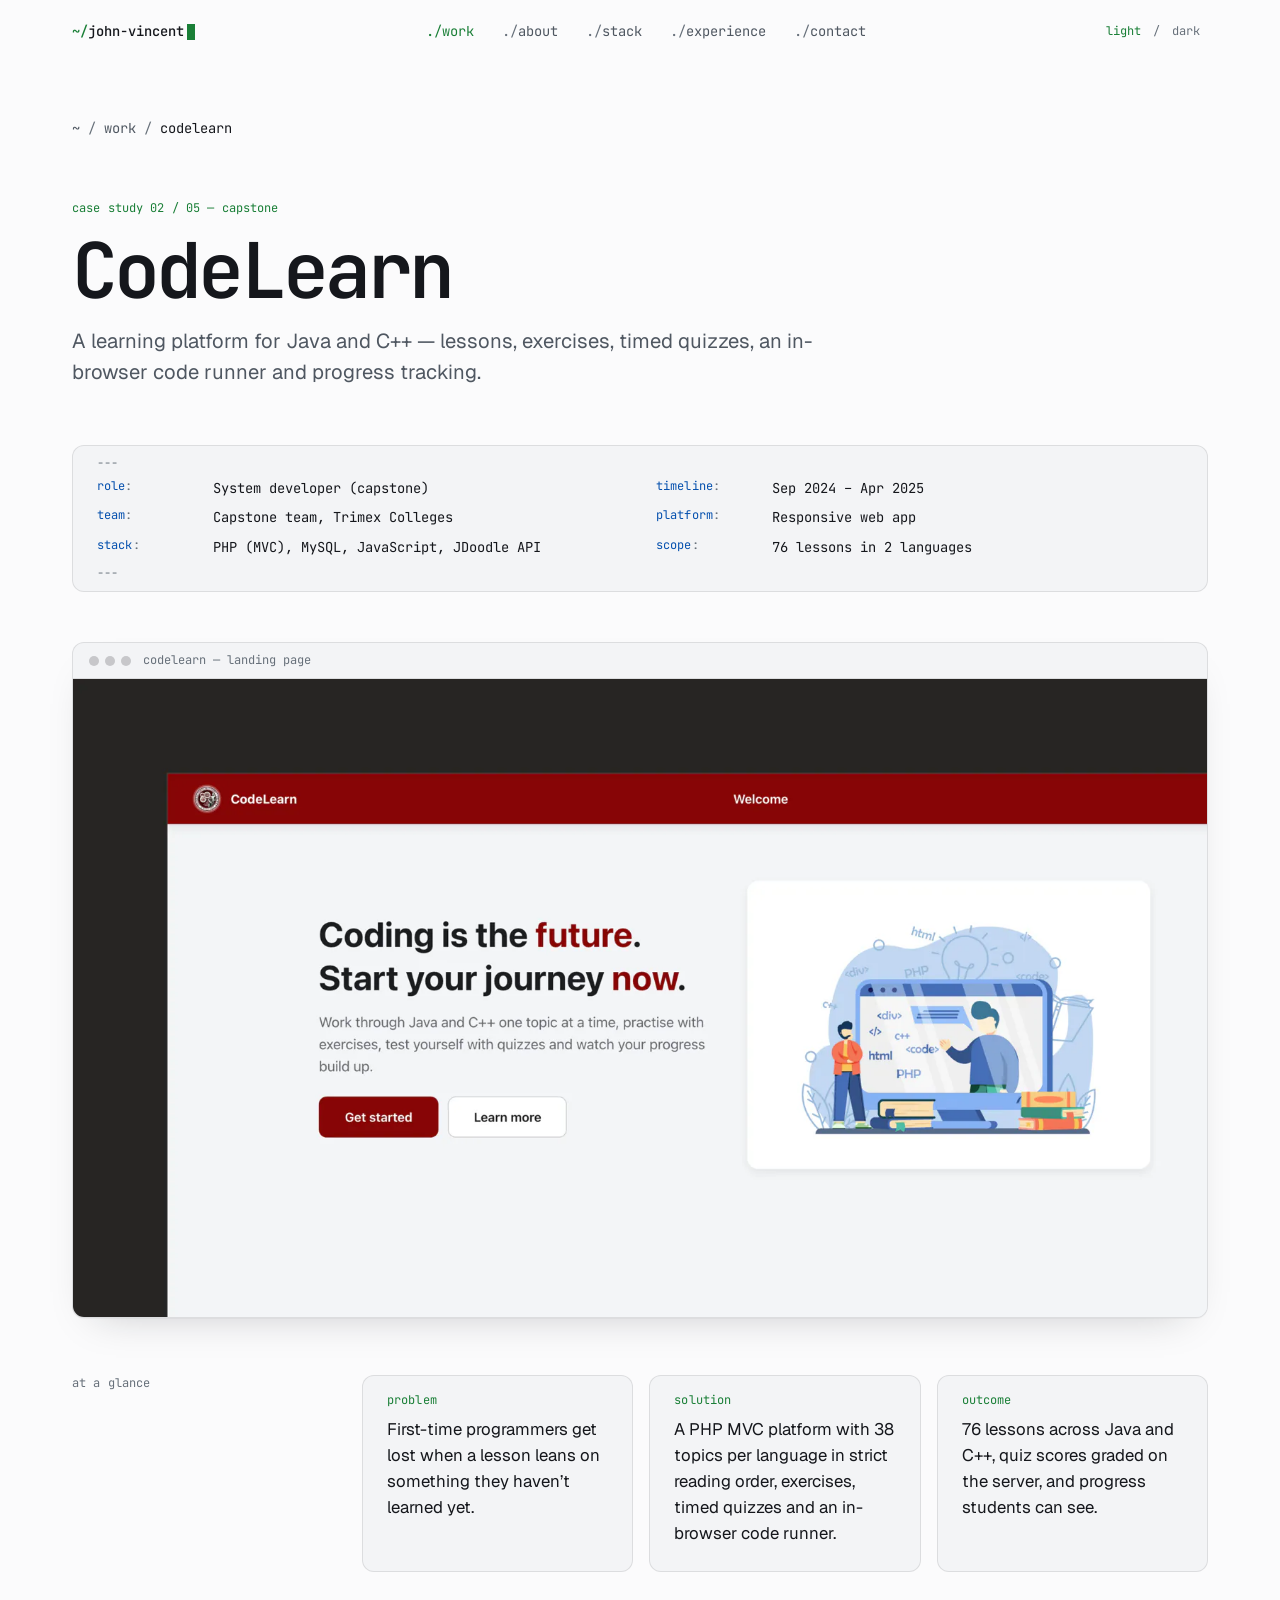
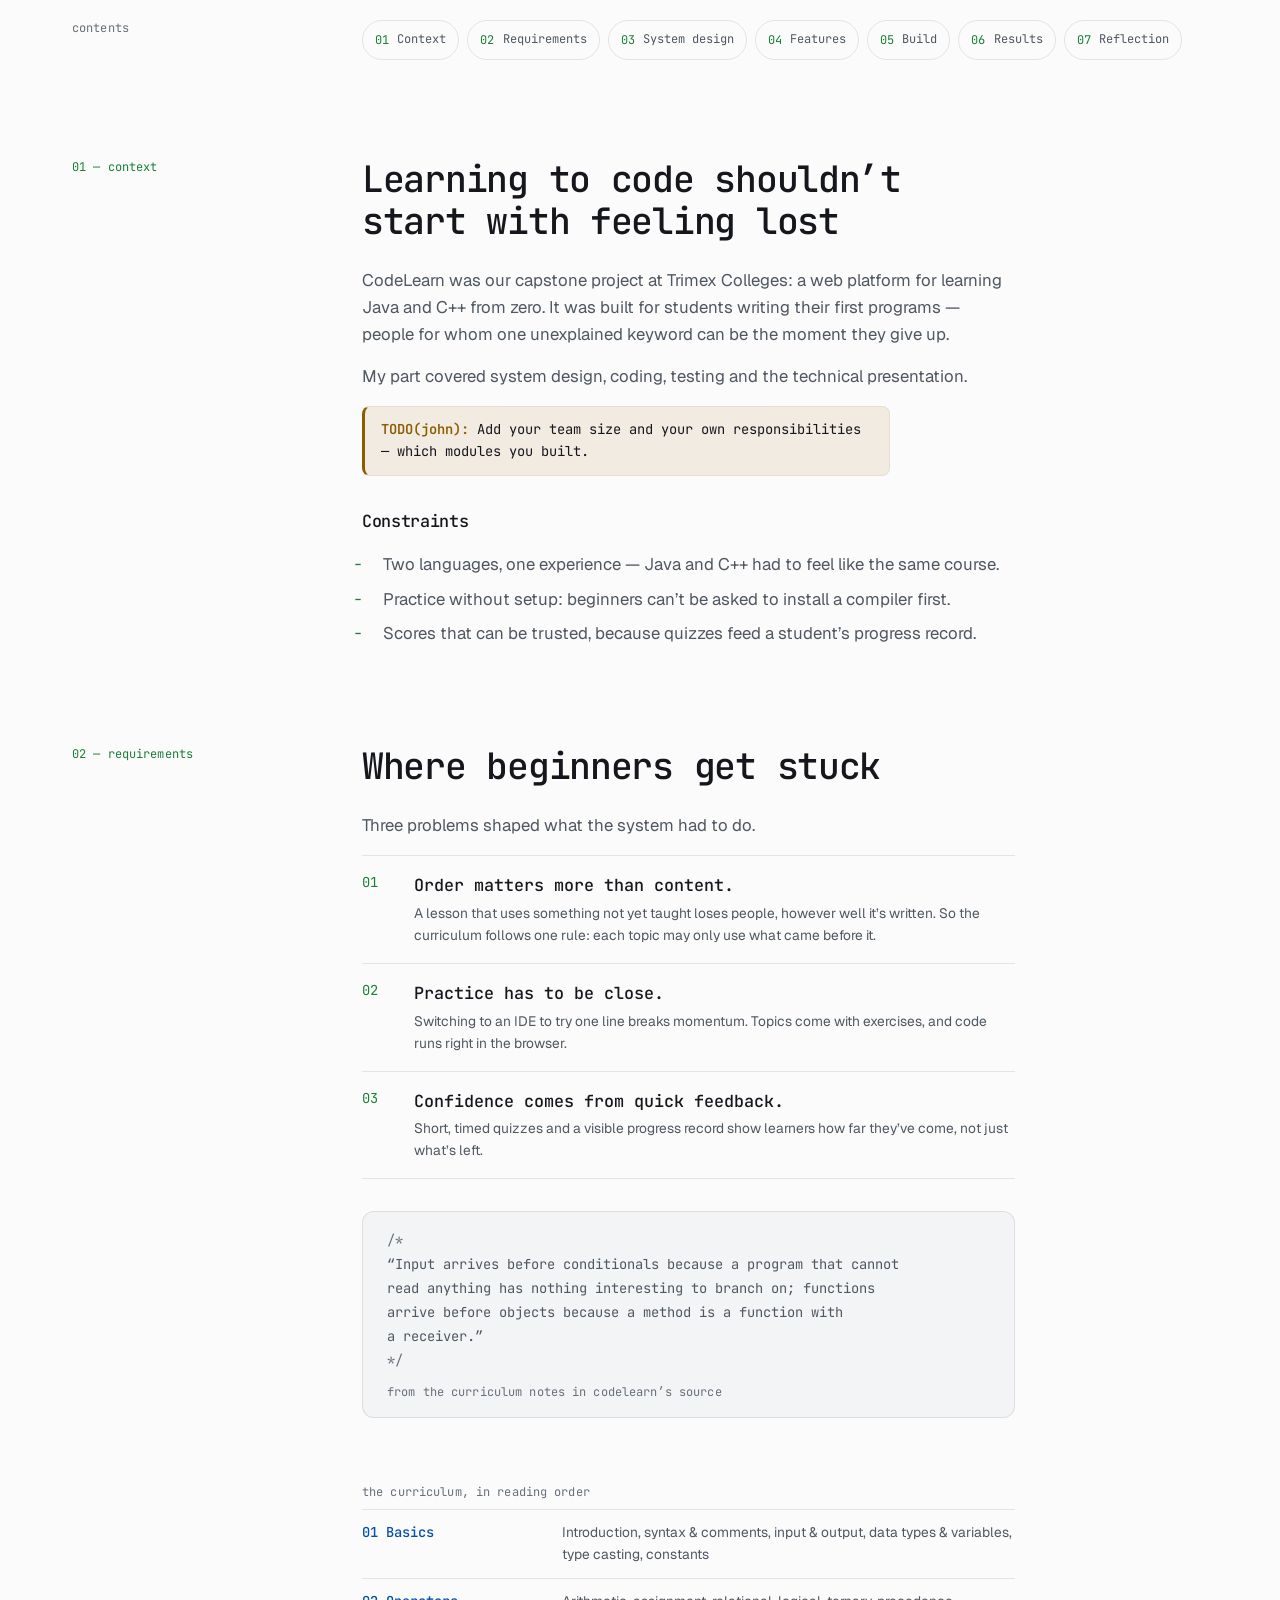
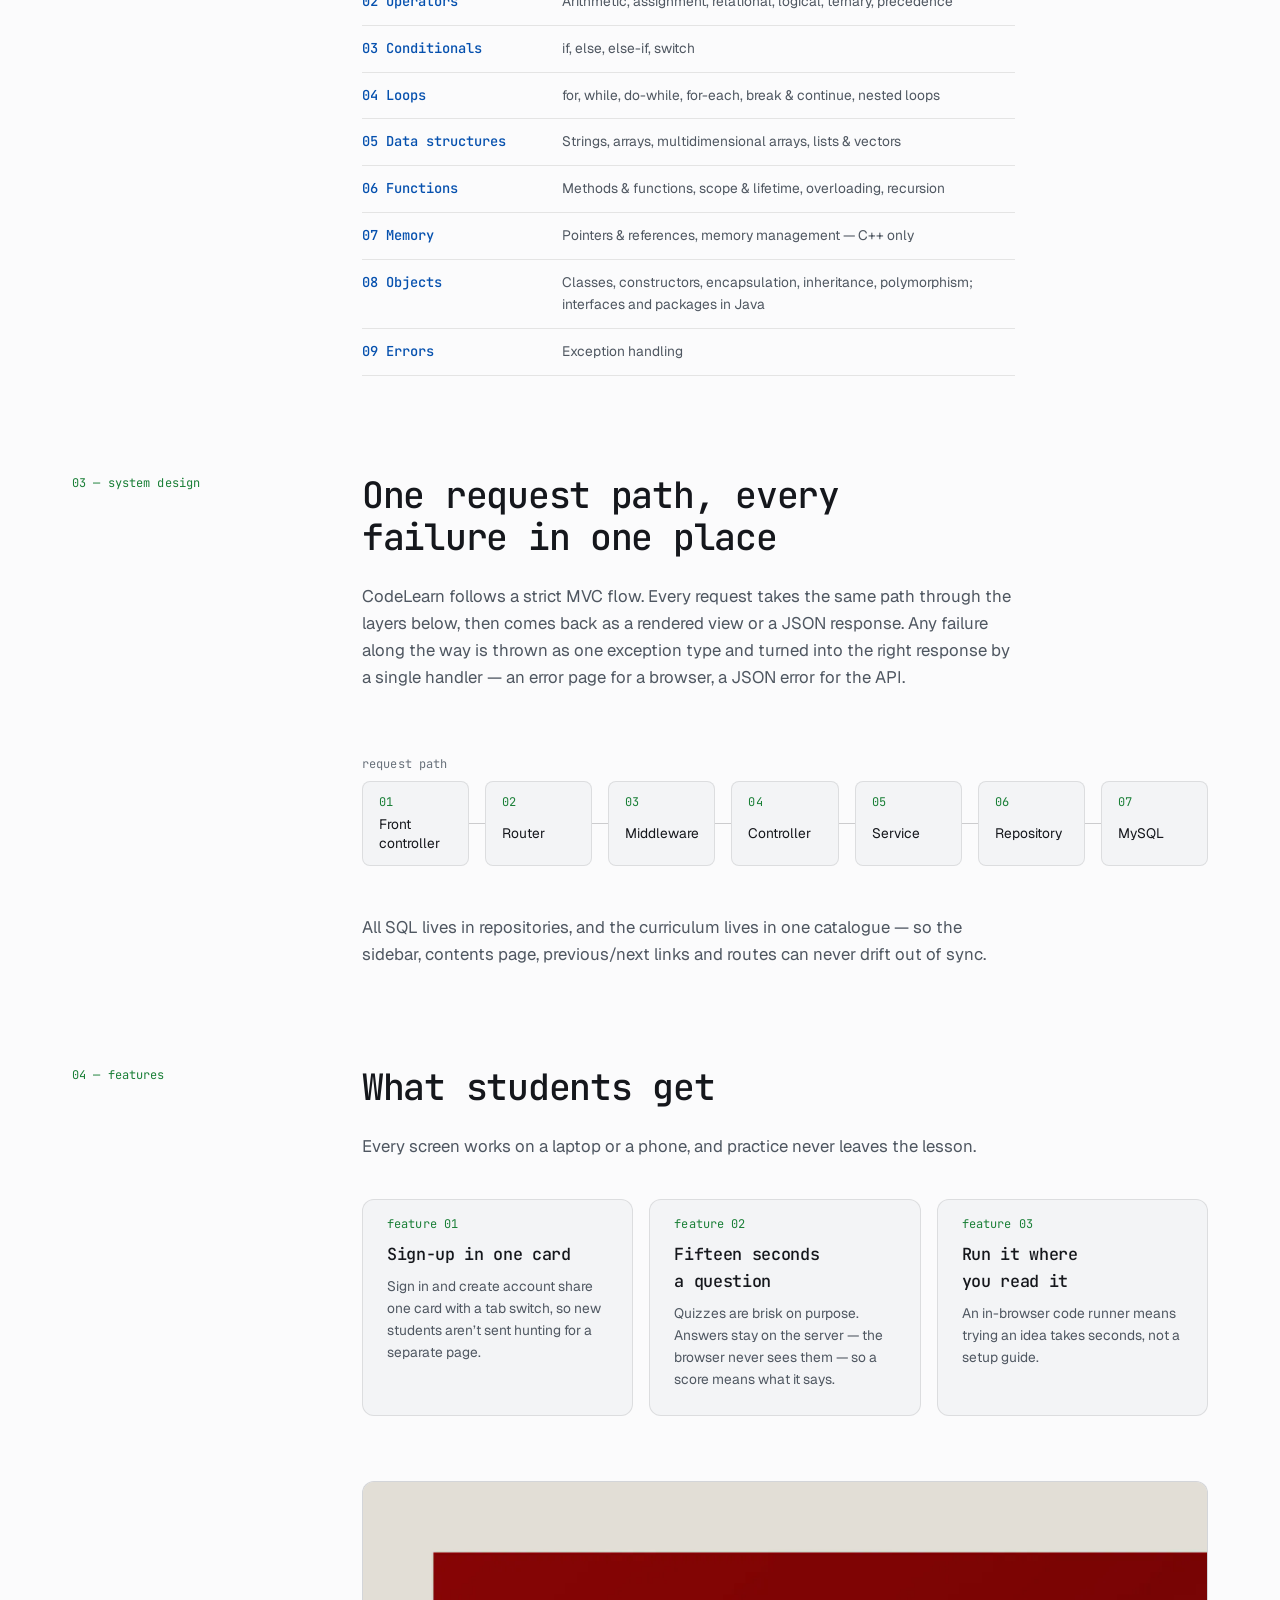
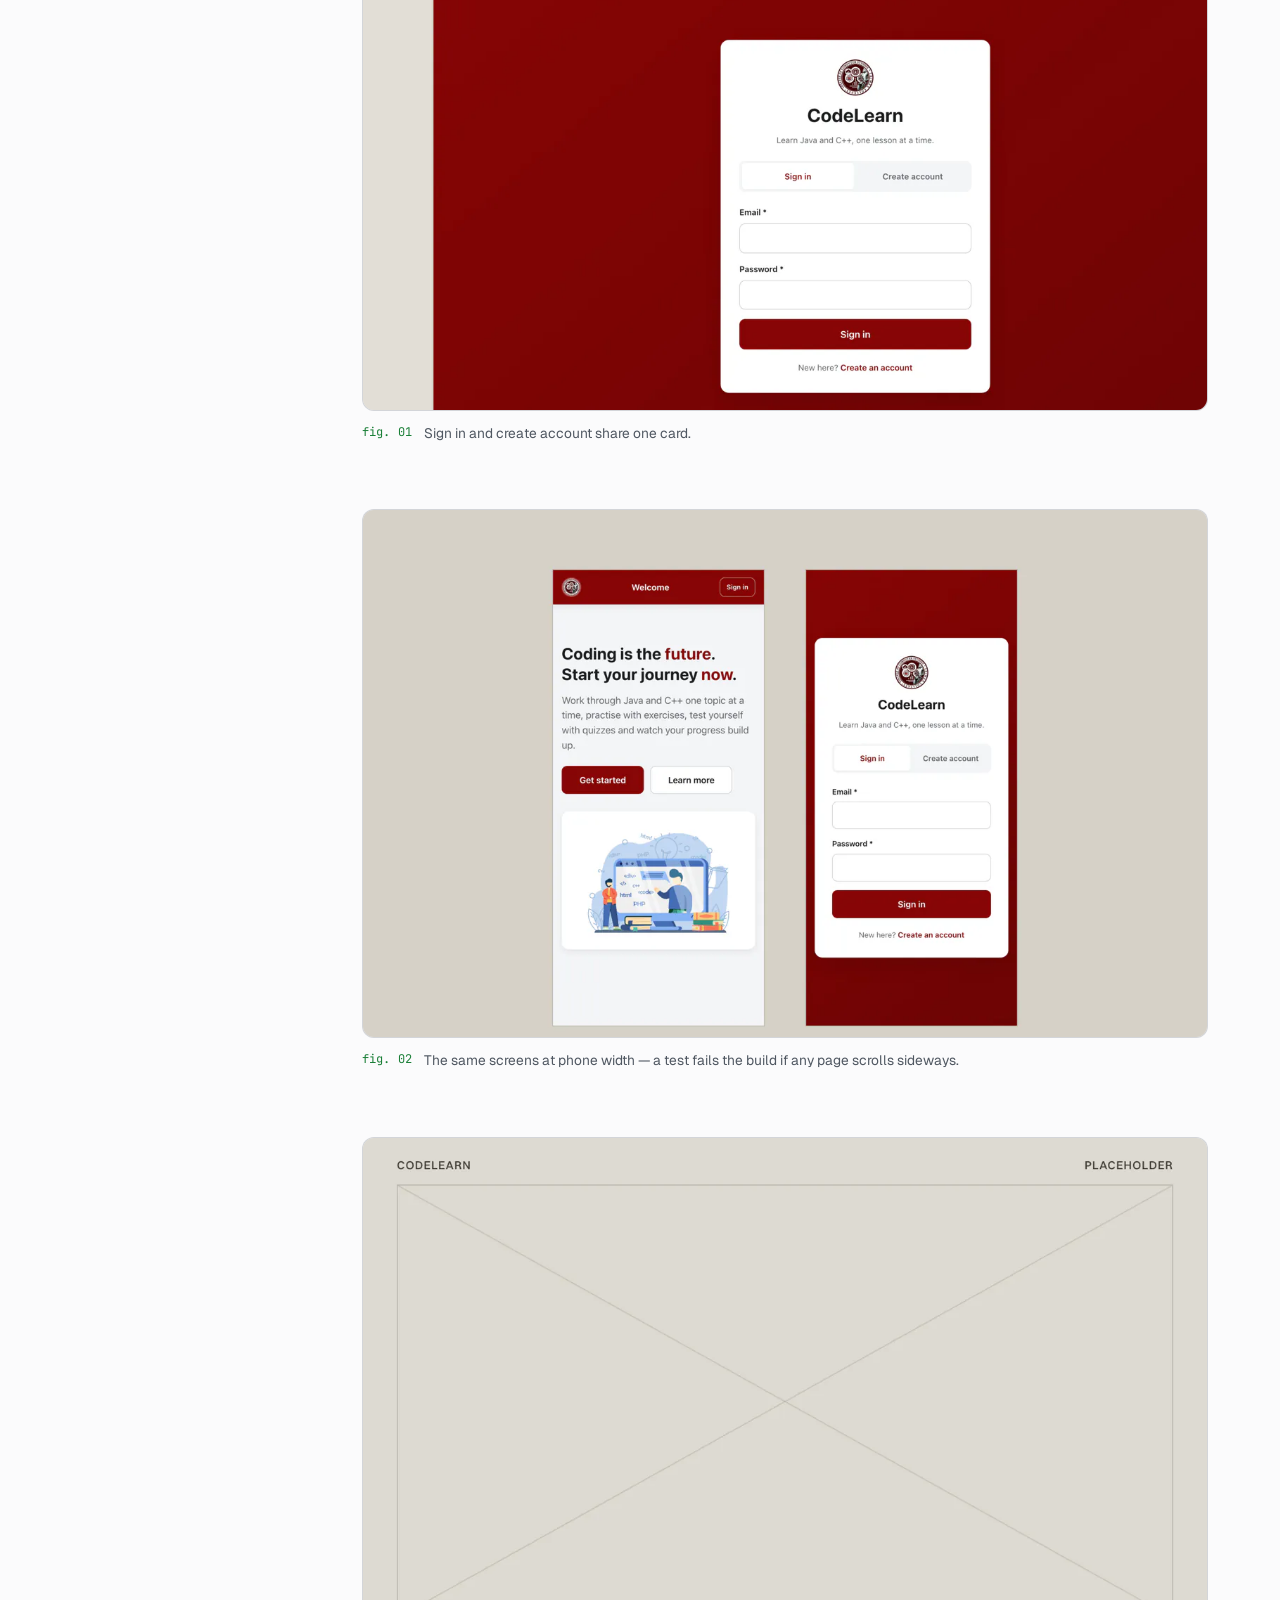
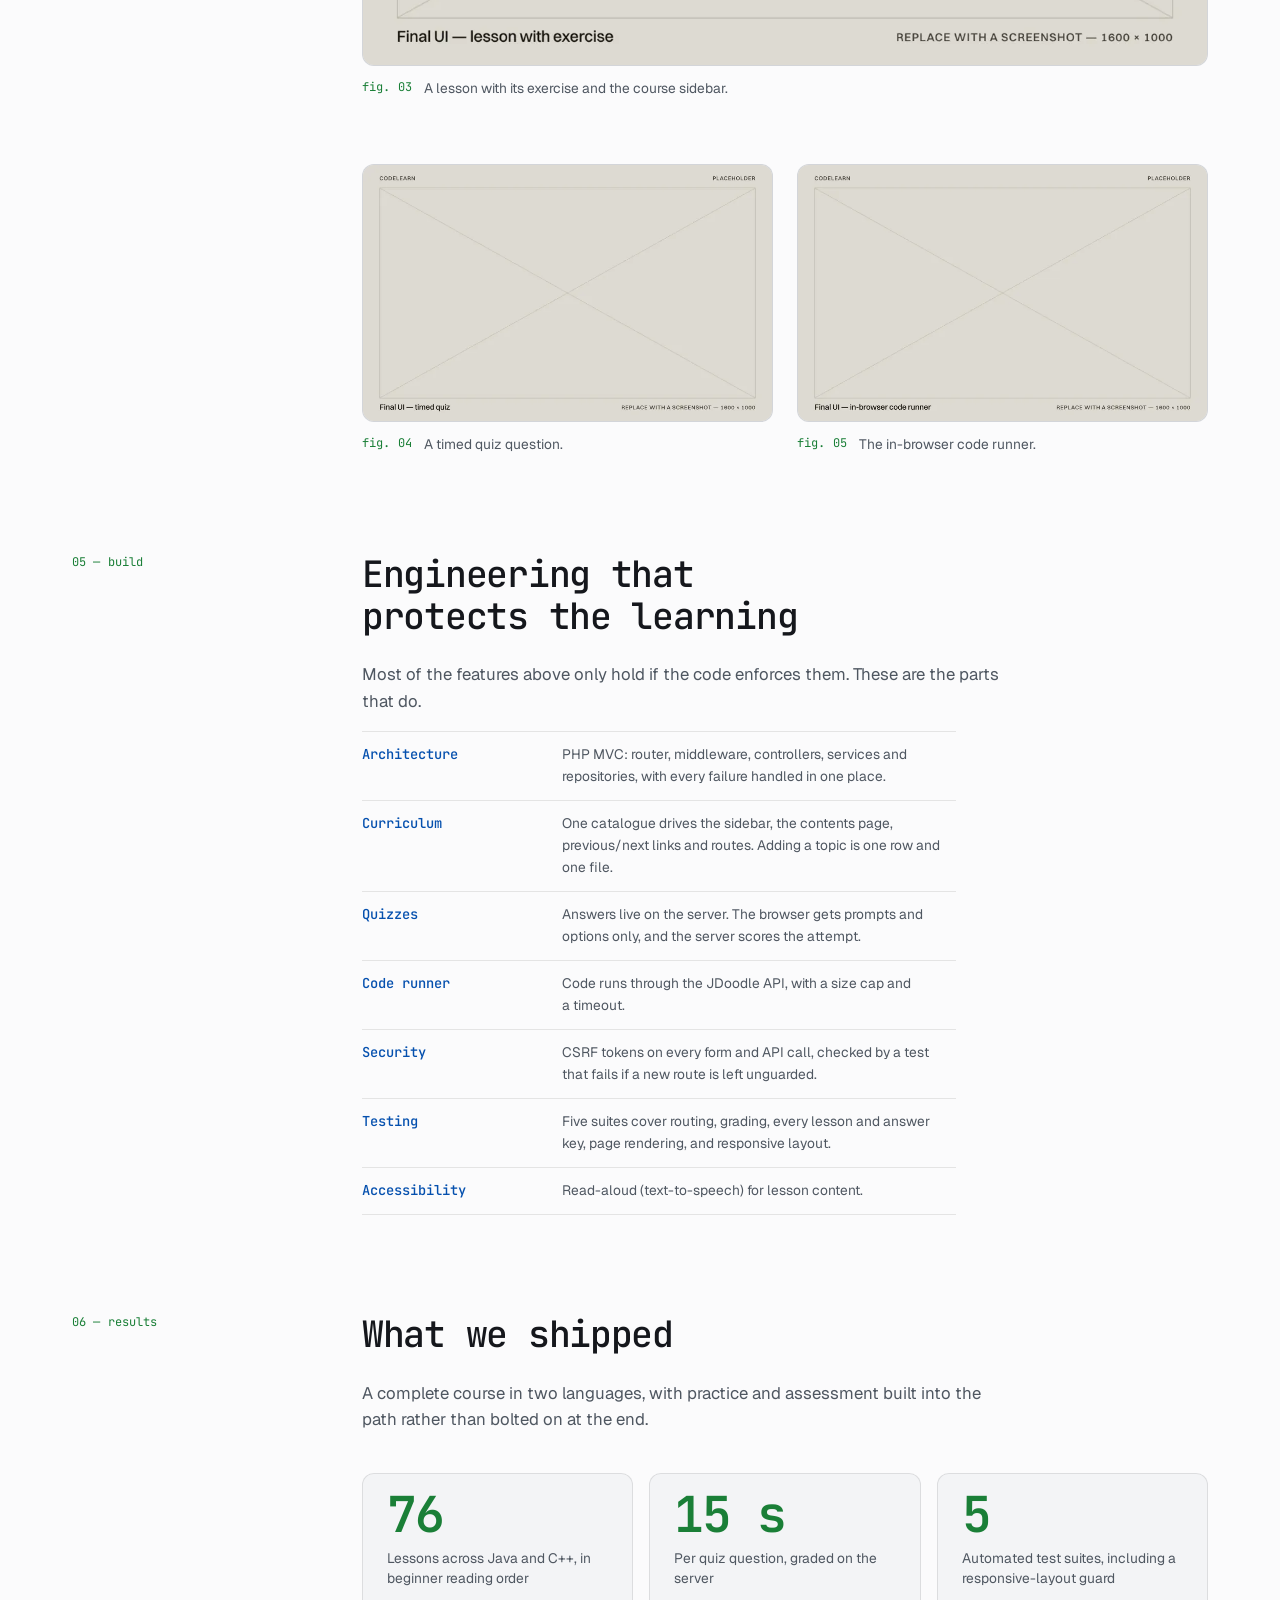
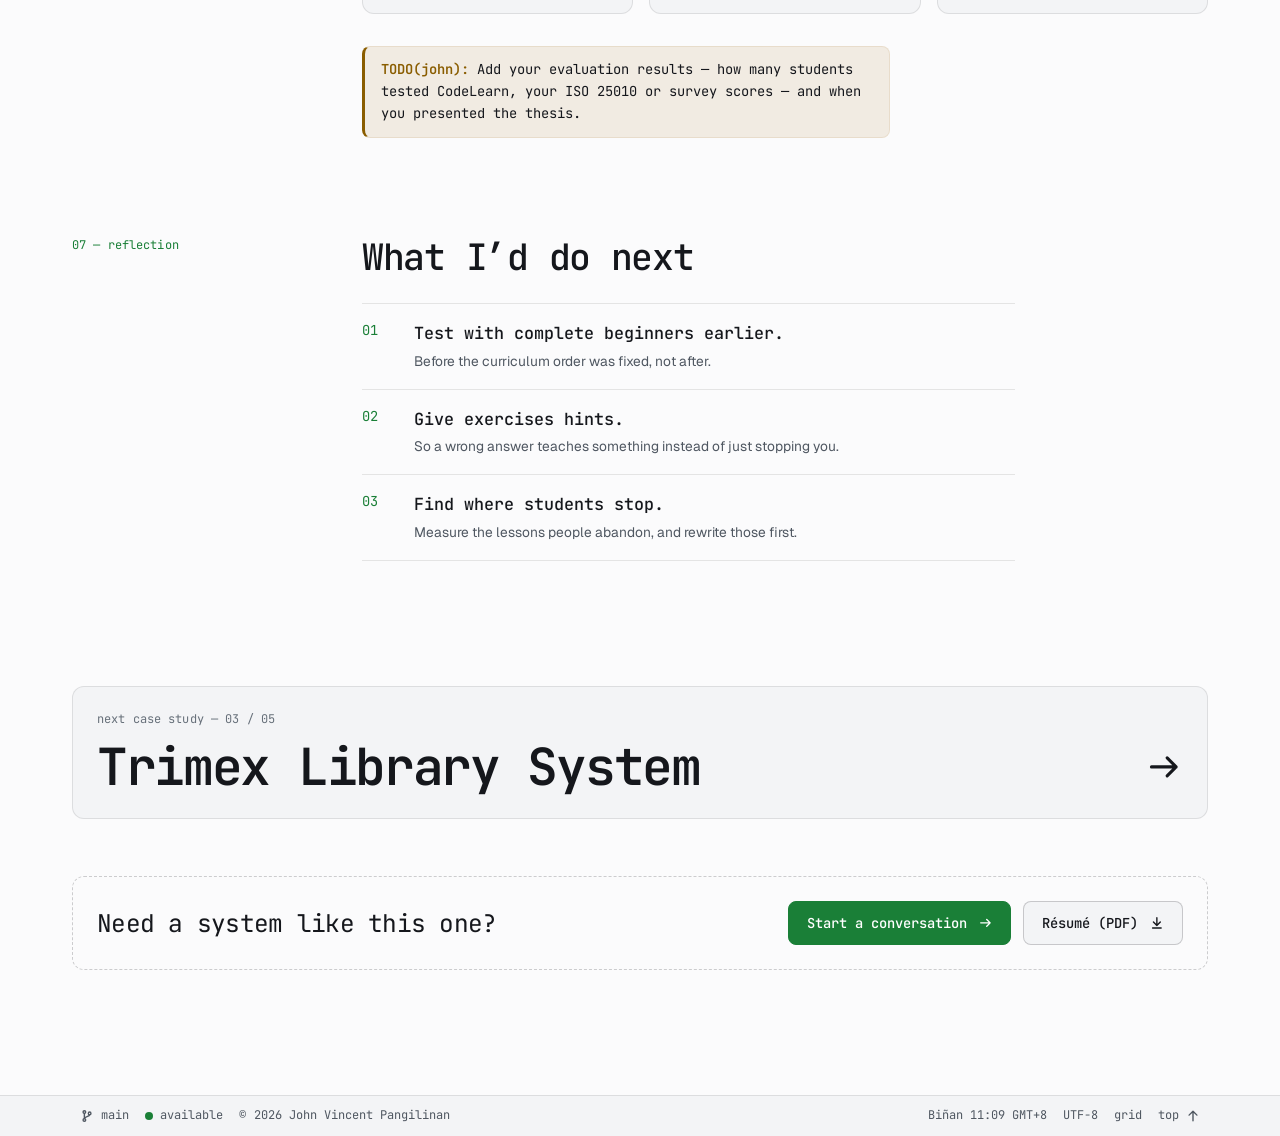
==== commit 66795b66: "Update portfolio projects and case studies" ====
--- a/work/codelearn.html
+++ b/work/codelearn.html
@@ -93,7 +93,7 @@
               <li><span aria-current="page">codelearn</span></li>
             </ol>
           </nav>
-          <p class="case-hero__label label" data-intro style="--i: 0">Case study 02 / 03 — Capstone</p>
+          <p class="case-hero__label label" data-intro style="--i: 0">Case study 02 / 05 — Capstone</p>
           <h1 class="case-hero__title" id="case-title" data-intro style="--i: 1">CodeLearn</h1>
           <p class="case-hero__deck lead" data-intro style="--i: 2">A learning platform for Java and C++ — lessons, exercises, timed quizzes, an in-browser code runner and progress tracking.</p>
           <dl class="frontmatter" data-intro style="--i: 3">
@@ -363,7 +363,7 @@
 
       <nav class="case-next wrap" aria-label="Next case study">
         <a class="case-next__link" href="trimex-library.html">
-          <span class="label">Next case study — 03 / 03</span>
+          <span class="label">Next case study — 03 / 05</span>
           <span class="case-next__title">Trimex Library System
             <svg class="icon" viewBox="0 0 16 16" aria-hidden="true"><path d="M2 8h11M9 4l4 4-4 4"/></svg>
           </span>
--- a/assets/css/main.css
+++ b/assets/css/main.css
@@ -1025,8 +1025,54 @@
 
 .repo-grid {
   display: grid;
+  grid-auto-flow: column;
+  grid-auto-columns: 100%;
   gap: var(--s-5);
-}
+  overflow-x: auto;
+  overscroll-behavior-x: contain;
+  scroll-snap-type: x mandatory;
+  padding: 4px 4px var(--s-3);
+  scroll-padding-inline: 4px;
+  scrollbar-color: var(--line-strong) transparent;
+}
+.repo-grid > .repo { scroll-snap-align: start; min-width: 0; }
+.work-controls:not([hidden]) {
+  display: flex;
+  align-items: center;
+  justify-content: flex-end;
+  gap: var(--s-2);
+  margin-bottom: var(--s-3);
+}
+.work-controls .label { margin-inline-end: var(--s-2); }
+.work-meter {
+  flex: 1;
+  height: 3px;
+  overflow: hidden;
+  margin-right: var(--s-3);
+  background: var(--line-strong);
+  border-radius: 2px;
+}
+.work-meter i {
+  display: block;
+  width: var(--work-window, 20%);
+  height: 100%;
+  border-radius: inherit;
+  background: var(--accent);
+  transform: translateX(var(--work-offset, 0%));
+}
+.work-controls .label { font-variant-numeric: tabular-nums; white-space: nowrap; }
+@media (prefers-reduced-motion: no-preference) {
+  .repo-grid .repo__media {
+    opacity: var(--work-opacity, 1);
+    scale: var(--work-scale, 1);
+  }
+}
+.repo__media.hrpms-cover {
+  display: grid;
+  align-items: center;
+  background: #10243e;
+}
+.repo__media.hrpms-cover img { object-fit: contain; object-position: center; }
 
 .repo {
   position: relative;
@@ -1145,6 +1191,11 @@
   color: var(--fg-3);
 }
 
+.repo__foot .link {
+  position: relative;
+  z-index: 2;
+}
+
 .repo__cta {
   display: inline-flex;
   align-items: center;
@@ -1182,27 +1233,155 @@
 }
 
 
-@media (min-width: 48em) and (max-width: 63.99em) {
-  .repo {
-    flex-direction: row;
-  }
-
-  .repo__media {
-    width: 44%;
-    flex: none;
+@media (min-width: 48em) {
+  .repo-grid { grid-auto-columns: calc((100% - var(--s-5)) / 2); }
+}
+
+/* A shared stage lets the five covers rotate while captions stay readable. */
+@media screen {
+  .work-deck {
+    container-type: inline-size;
+    --gallery: calc(30cqi + 3rem);
+    --travel: 36%;
+    position: relative;
+    isolation: isolate;
+    display: grid;
+    grid-template-columns: minmax(0, 1fr);
+    grid-auto-flow: row;
+    gap: 0;
+    padding: 0;
+    overflow: hidden;
+    scroll-snap-type: none;
+    touch-action: pan-y pinch-zoom;
+    border: 1px solid var(--line);
+    border-radius: var(--r-lg);
+    background: var(--bg-2);
+  }
+  .work-deck > .repo {
+    grid-area: 1 / 1;
+    display: grid;
+    grid-template-rows: var(--gallery) 1fr;
+    overflow: visible;
+    pointer-events: none;
+    border: 0;
+    background: none;
+    transform: none;
+    box-shadow: none;
+    position: static;
+  }
+  .work-deck > .repo::before {
+    content: "";
+    position: absolute;
+    inset: 0 0 auto;
+    height: var(--gallery);
+    background: linear-gradient(0deg, #0b1119ef, #0b1119db), var(--scene-image) center / cover;
+    z-index: -1;
+    opacity: 0;
+    transition: opacity 650ms ease;
+  }
+  .work-deck > .is-active::before { opacity: 1; }
+  .work-deck .repo__media {
+    grid-area: 1 / 1;
+    align-self: center;
+    justify-self: center;
+    width: 46%;
+    height: auto;
     aspect-ratio: auto;
-    border-bottom: 0;
-    border-right: 1px solid var(--line);
-  }
-}
-
-@media (min-width: 64em) {
-  .repo-grid {
-    grid-template-columns: repeat(3, minmax(0, 1fr));
-  }
-}
-
-
+    position: relative;
+    pointer-events: auto;
+    isolation: isolate;
+    z-index: calc(5 - var(--depth));
+    border: 1px solid #ffffff29;
+    border-radius: 4px;
+    box-shadow: 0 16px 40px #0006;
+    transform: perspective(900px) translateX(calc(var(--slot) * var(--travel)))
+      rotateY(calc(var(--slot) * -12deg)) scale(calc(1 + var(--panel-growth, 0) - var(--depth) * .15));
+    filter: brightness(calc(1 - var(--depth) * .15));
+    transition: transform 780ms cubic-bezier(.22,.72,.16,1), filter 650ms ease;
+  }
+  .work-deck .repo__media img {
+    display: block;
+    width: 100%;
+    height: auto;
+    object-fit: contain;
+    object-position: center;
+    transform: none;
+  }
+  .work-deck .project-panel {
+    position: absolute;
+    inset: 0;
+    z-index: 1;
+    width: 100%;
+    border: 0;
+    background: transparent;
+    pointer-events: auto;
+    cursor: pointer;
+  }
+  .work-deck .is-active .repo__media { --panel-growth: .045; }
+  .work-deck .repo__media:focus-within { --panel-growth: .085; }
+  .work-deck .project-panel:focus-visible { outline: 2px solid white; outline-offset: -4px; }
+  @media (hover: hover) and (pointer: fine) {
+    .work-deck .repo__media:hover {
+      --panel-growth: .10;
+      filter: brightness(1);
+    }
+  }
+  .work-deck .repo__body {
+    grid-row: 2;
+    opacity: 0;
+    padding: clamp(1rem, 2.4vw, 2rem);
+    transition: opacity 250ms ease;
+  }
+  .work-deck .is-active .repo__body {
+    opacity: 1;
+    pointer-events: auto;
+    transition-delay: 170ms;
+  }
+  .work-deck .repo__path { display: none; }
+  .work-deck .repo__title {
+    font-size: clamp(1.65rem, 3vw, 3rem);
+    letter-spacing: -.04em;
+    line-height: 1.12;
+  }
+  .work-deck .repo__link {
+    display: inline-flex;
+    align-items: baseline;
+    gap: .3em;
+    cursor: pointer;
+    text-decoration: underline;
+    text-decoration-color: var(--line-strong);
+    text-decoration-thickness: .055em;
+    text-underline-offset: .14em;
+    transition: color 180ms ease, text-decoration-color 180ms ease;
+  }
+  .work-deck .repo__link::before {
+    content: "→" / "";
+    order: 1;
+    font: 500 .65em var(--font-sans);
+    color: var(--accent);
+    transition: transform 180ms ease;
+  }
+  .work-deck .repo__link:is(:hover, :focus-visible) {
+    color: var(--accent);
+    text-decoration-color: currentColor;
+  }
+  .work-deck .repo__link:is(:hover, :focus-visible)::before { transform: translateX(.2em); }
+  .work-deck .repo__link::after { display: none; }
+  .work-deck .repo__link:focus-visible { outline: 2px solid currentColor; outline-offset: 4px; }
+  .work-deck .repo__foot { margin-top: auto; }
+  .work-meter i { transition: transform 620ms var(--ease); }
+}
+@media screen and (max-width: 47.99em) {
+  .work-deck { --gallery: calc(49cqi + 2rem); --travel: 54%; }
+  .work-deck .repo__media { width: 77%; }
+}
+@media print {
+  .project-panel { display: none; }
+}
+@media print {
+  .work-controls:not([hidden]) { display: none; }
+  .repo-grid { grid-auto-flow: row; overflow: visible; }
+}
 
 .about {
   display: grid;
@@ -2061,7 +2240,7 @@
   bottom: var(--s-2);
 }
 
-.frontmatter > div {
+.frontmatter > div:not([hidden]) {
   display: grid;
   grid-template-columns: 6.5rem 1fr;
   gap: var(--s-3);
